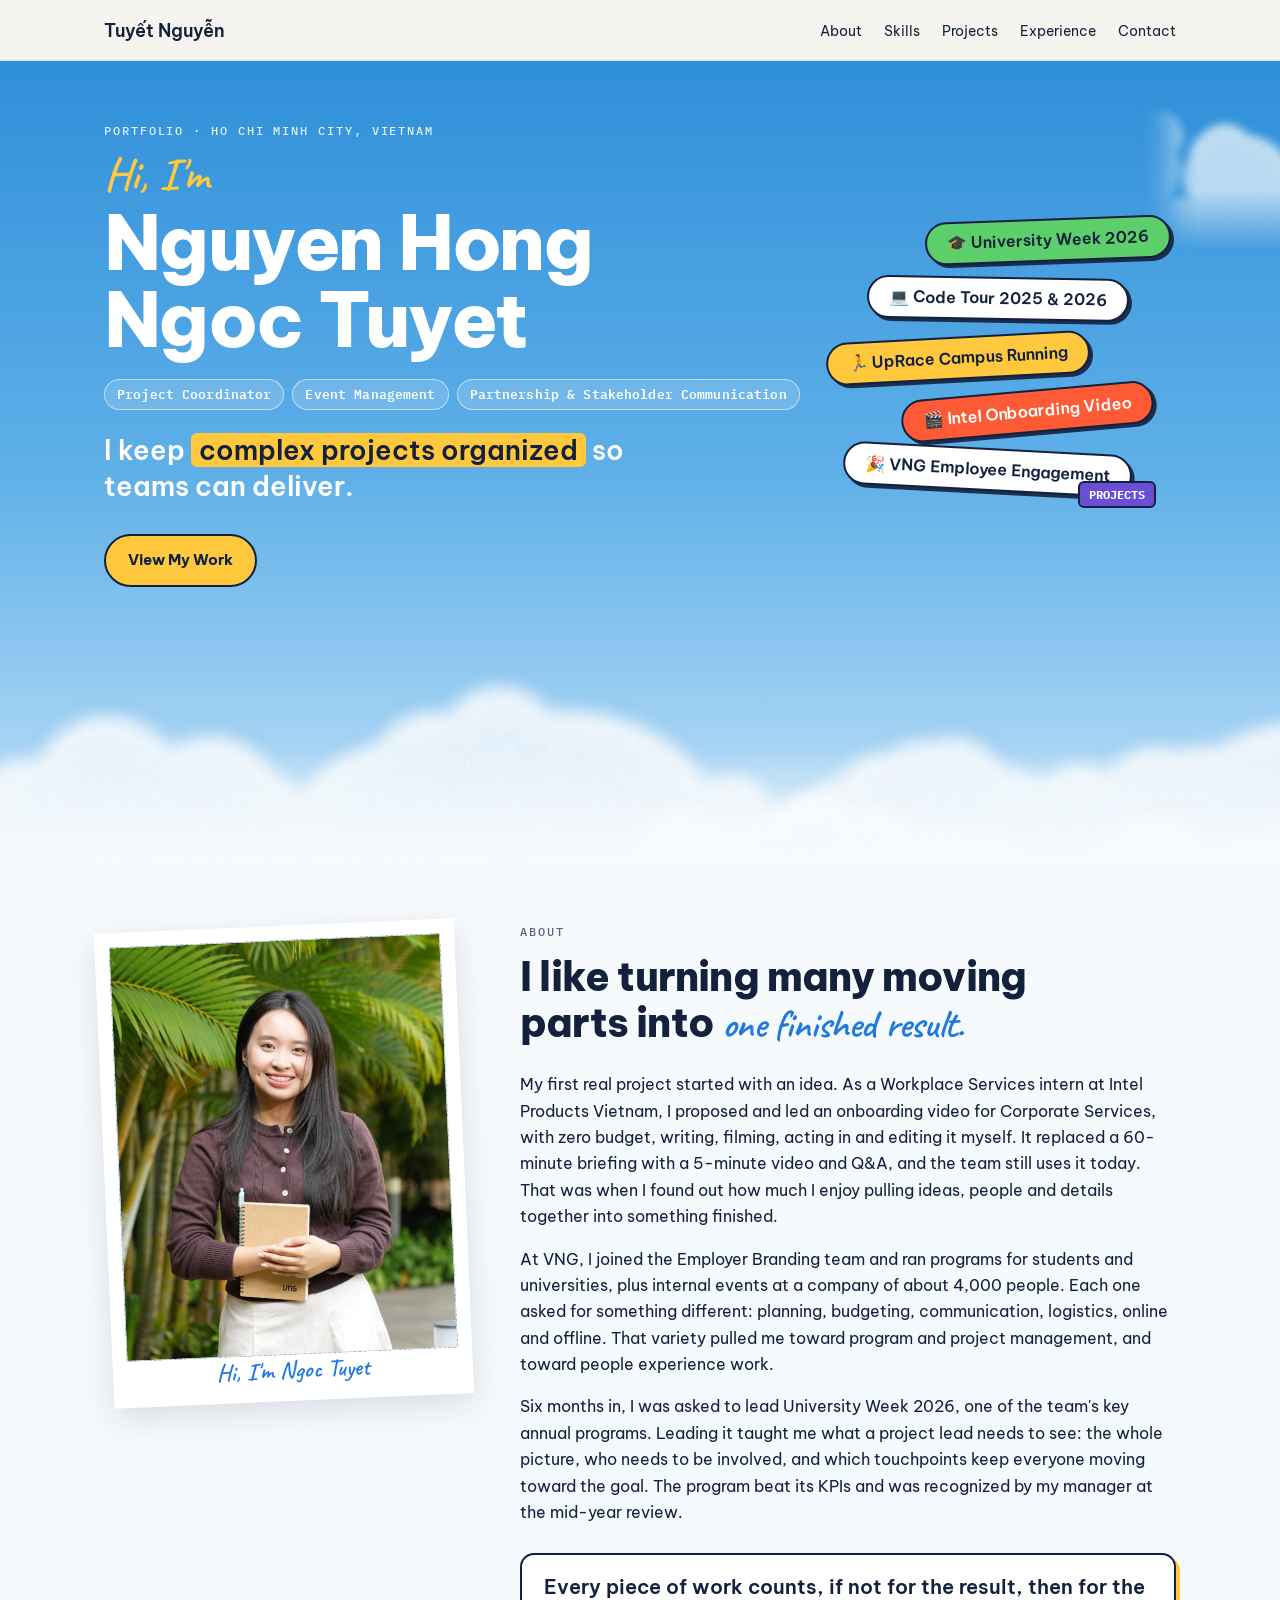
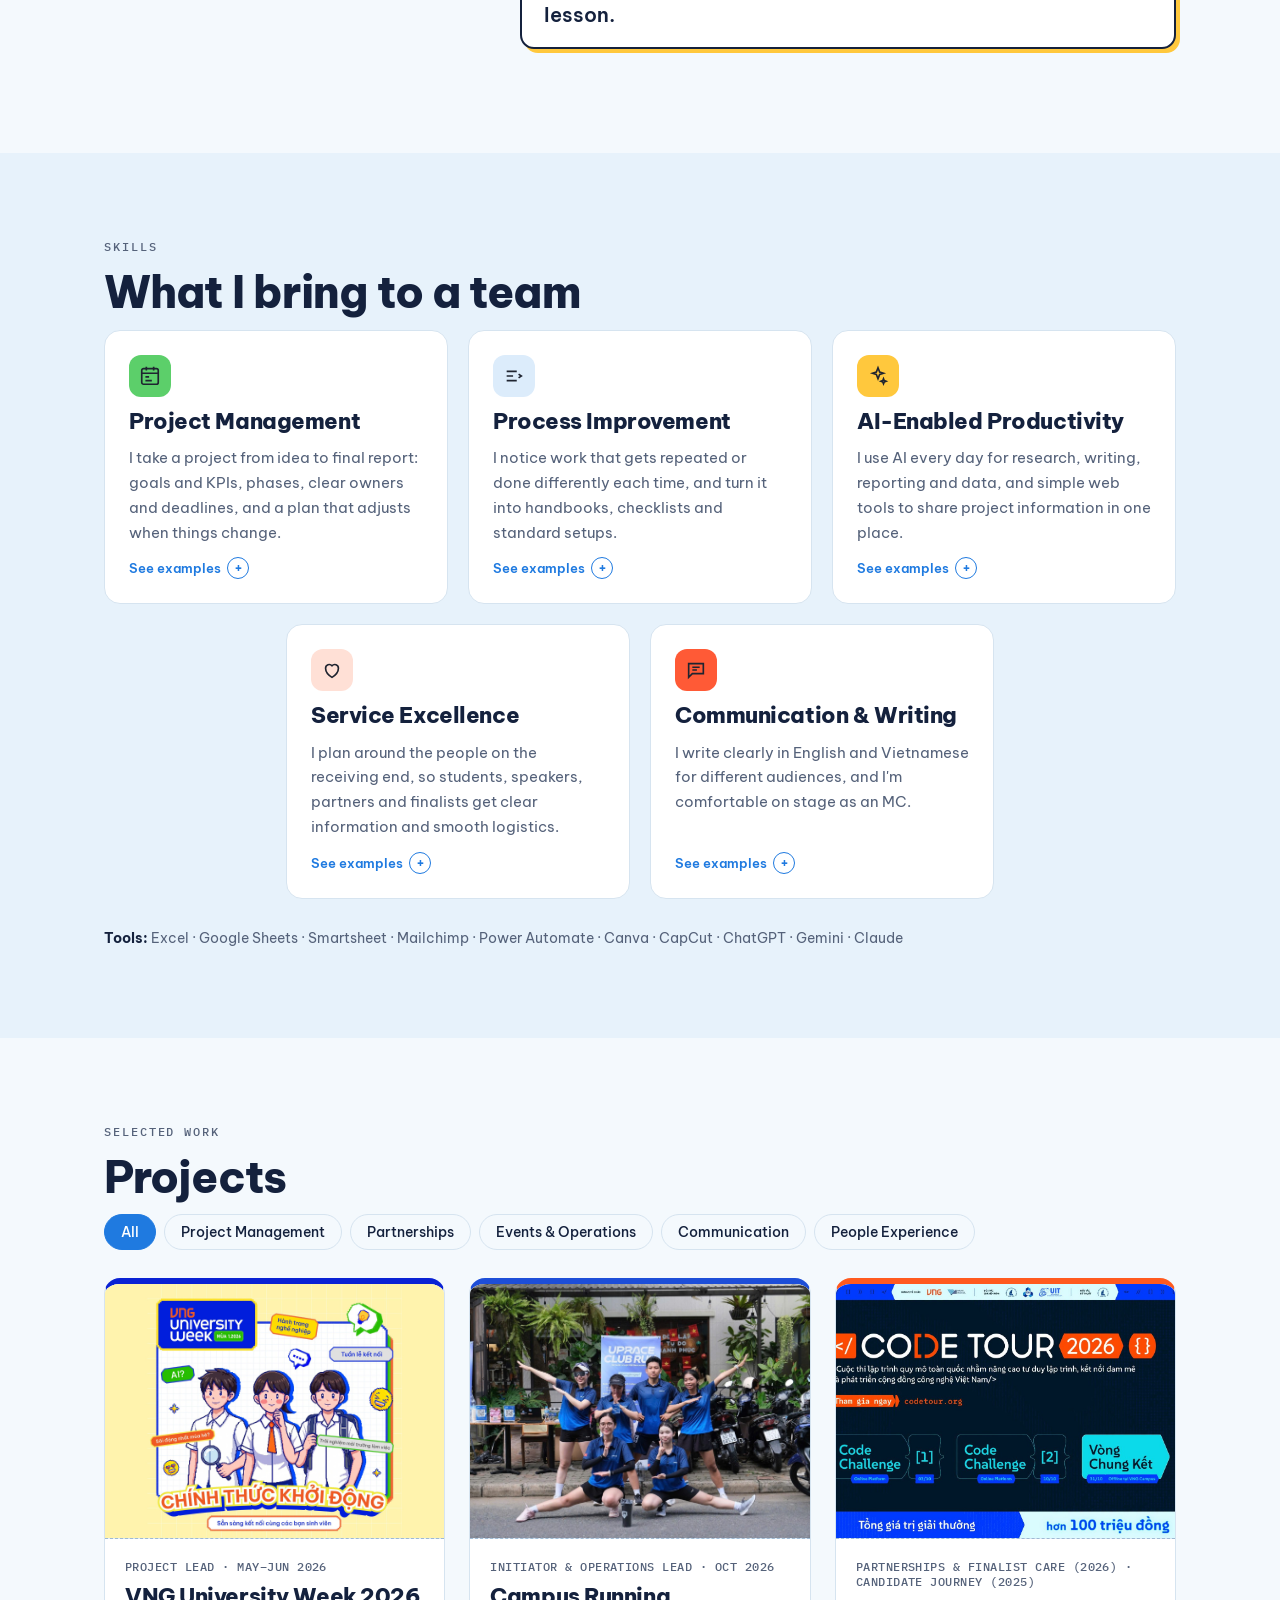
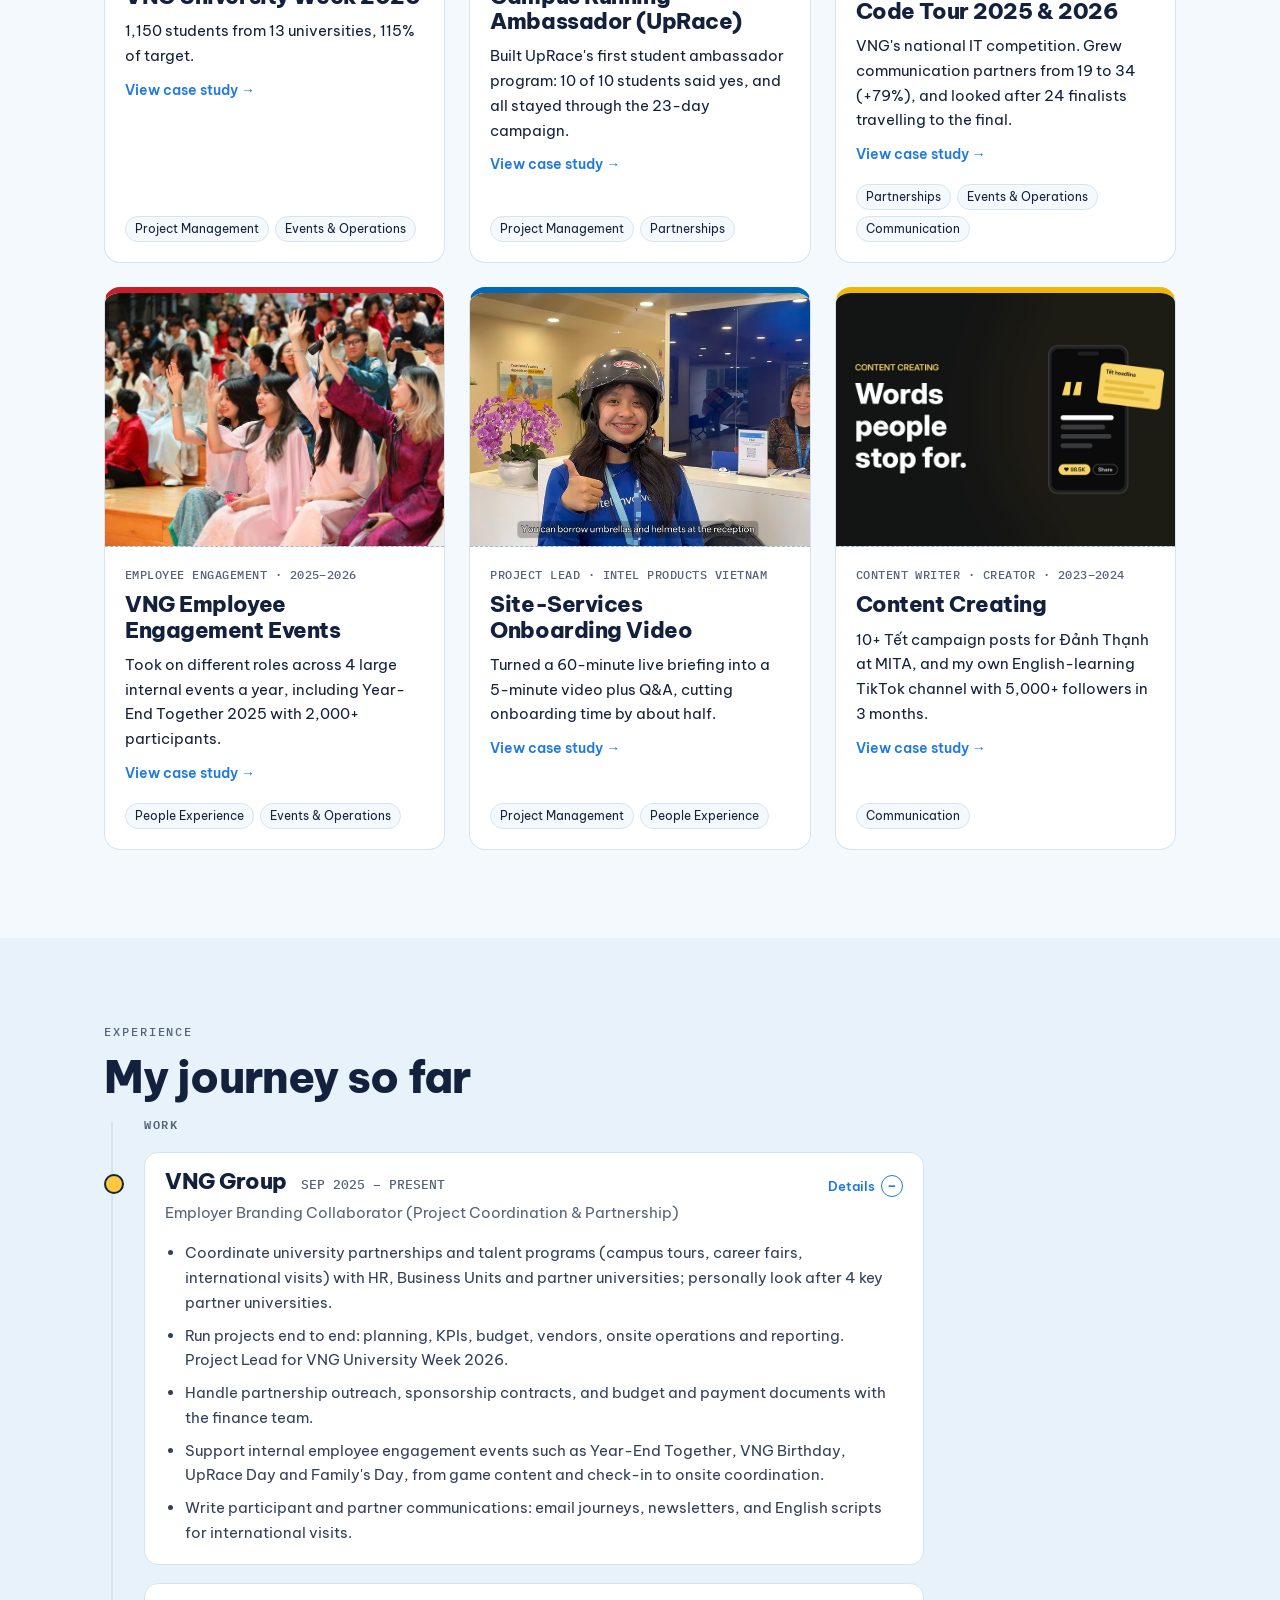
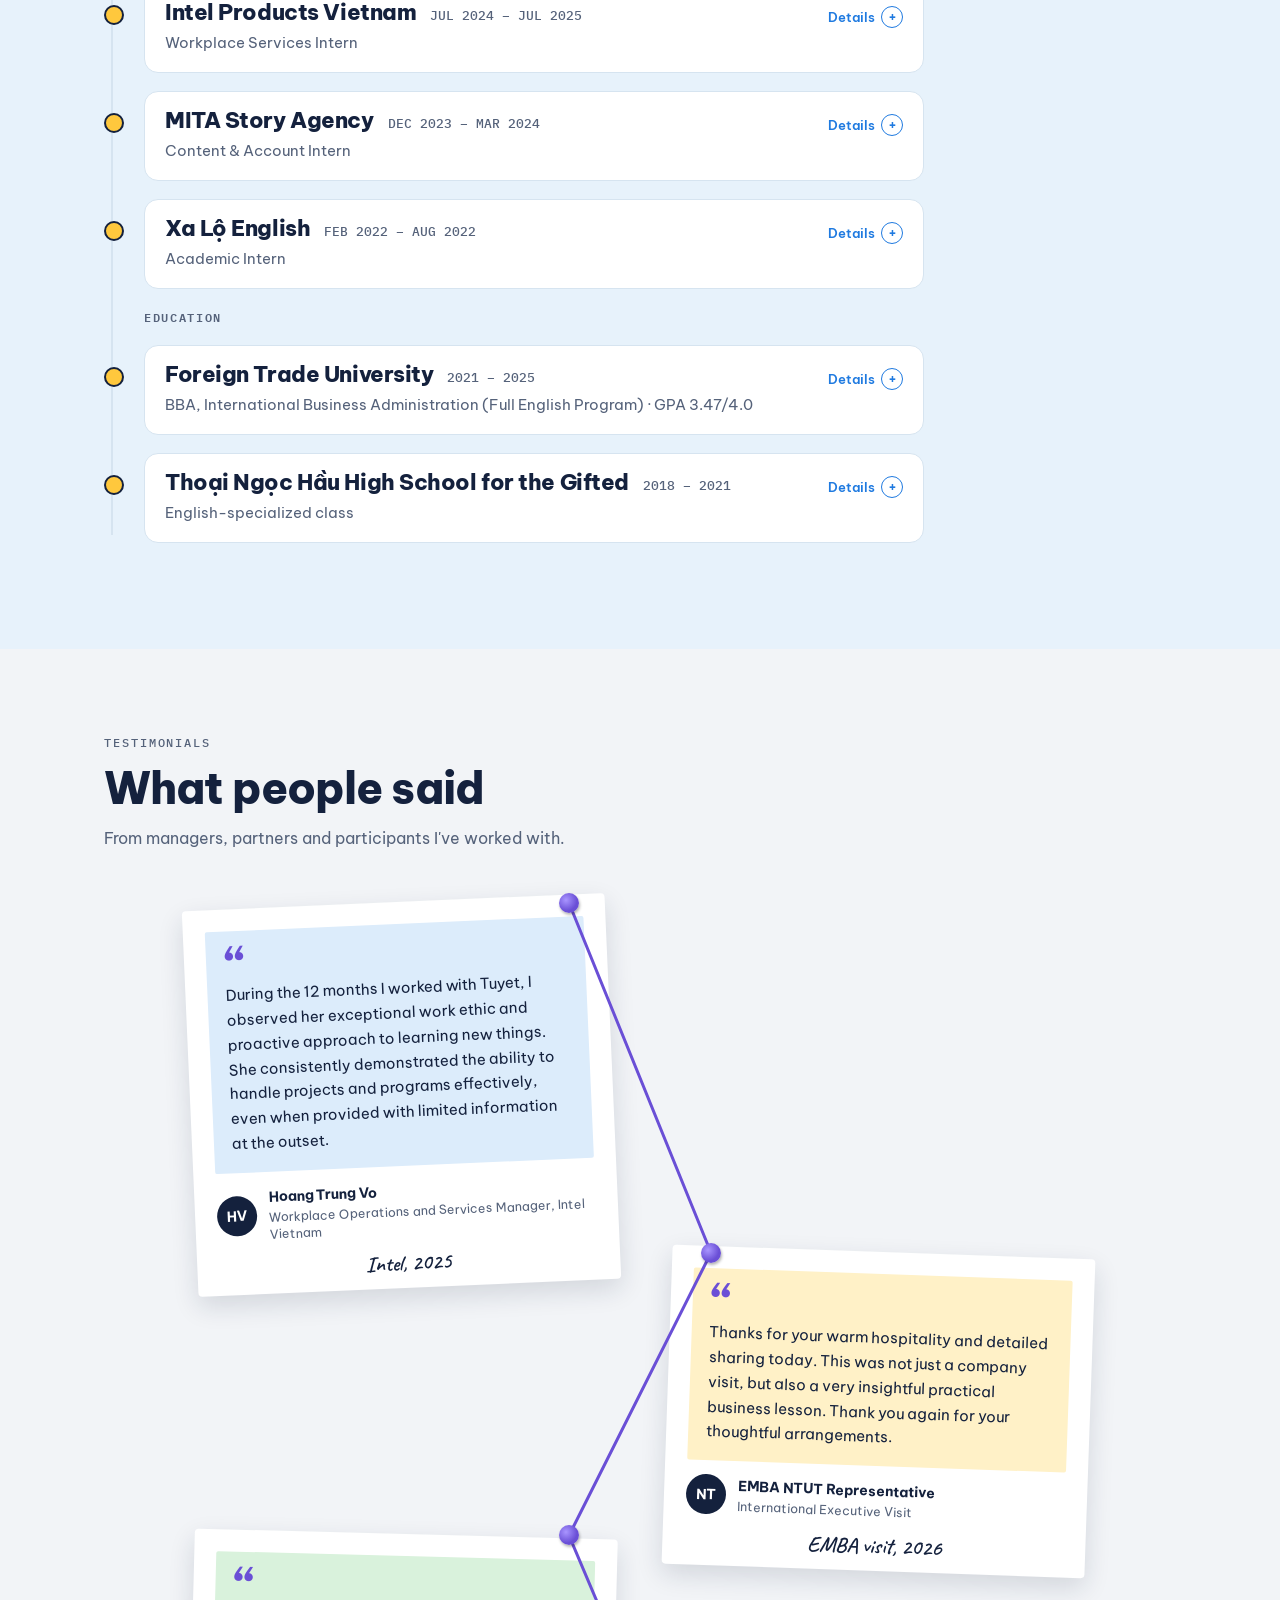
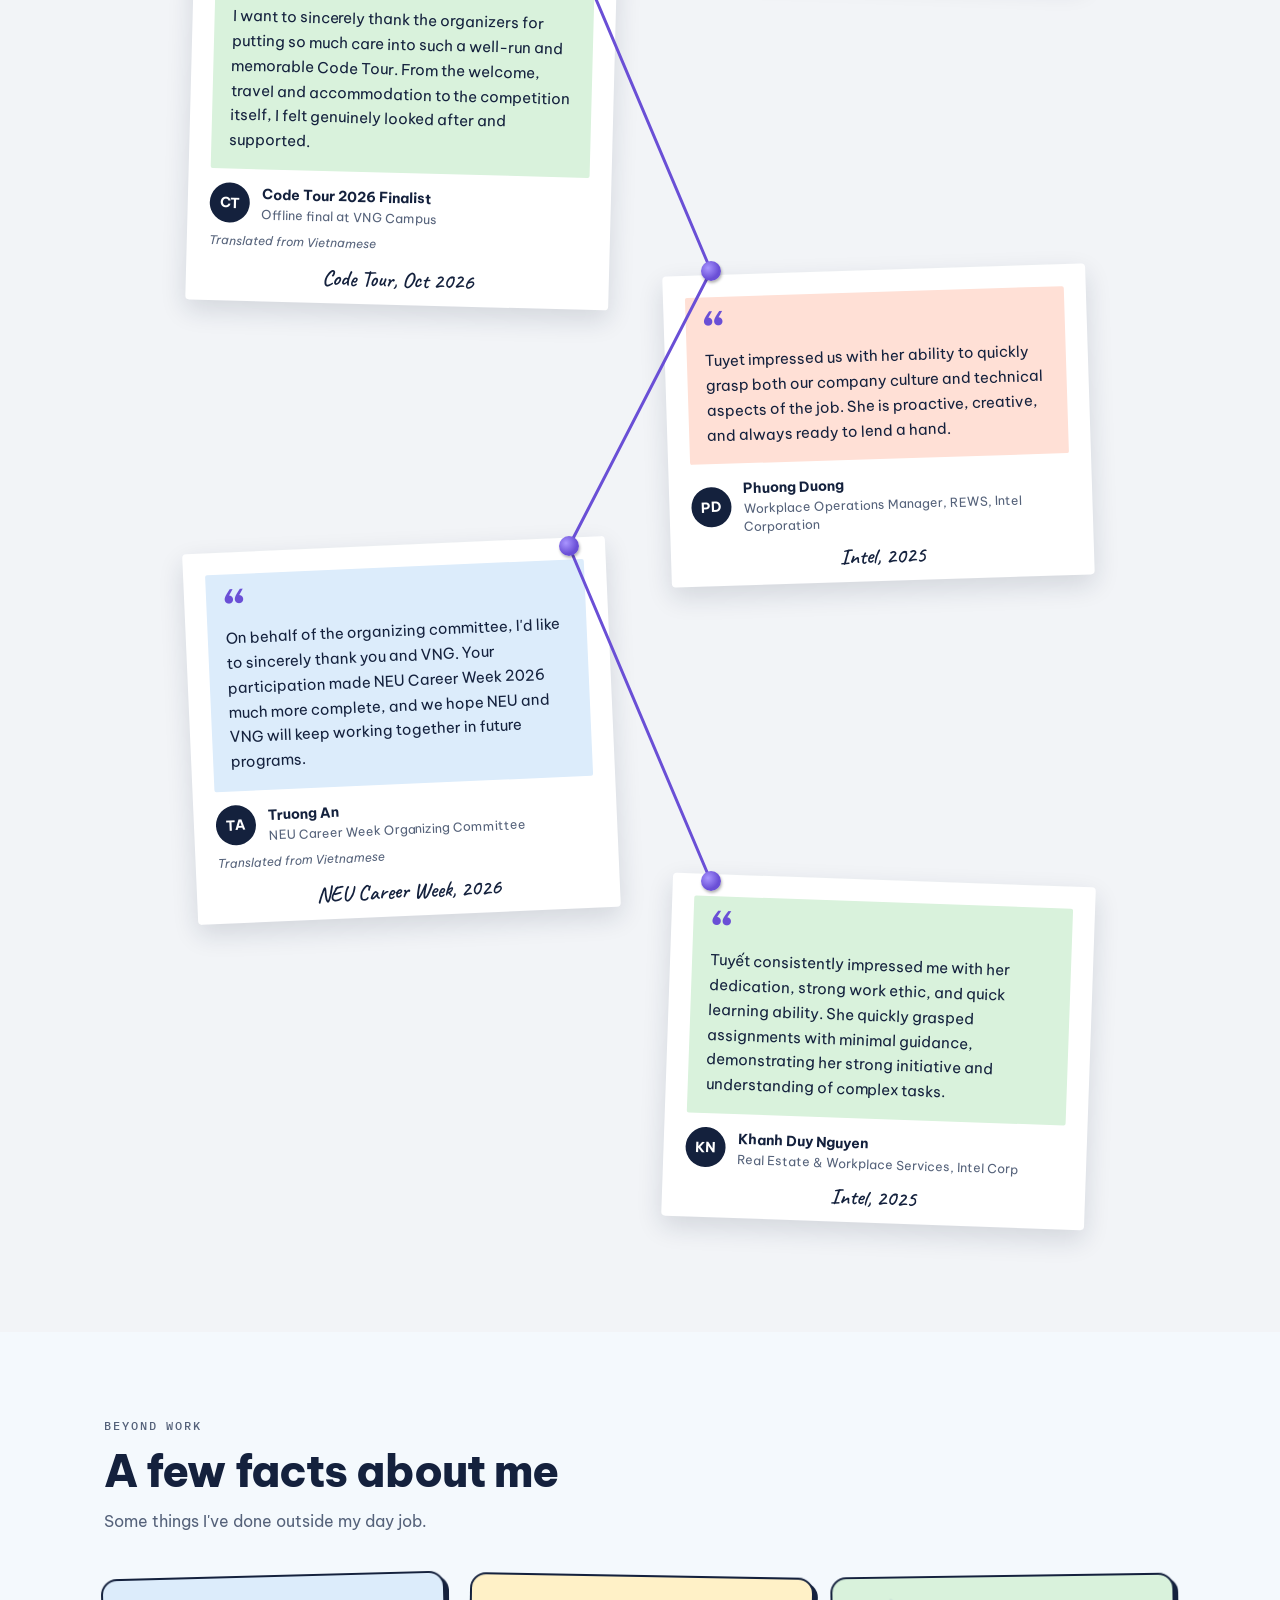
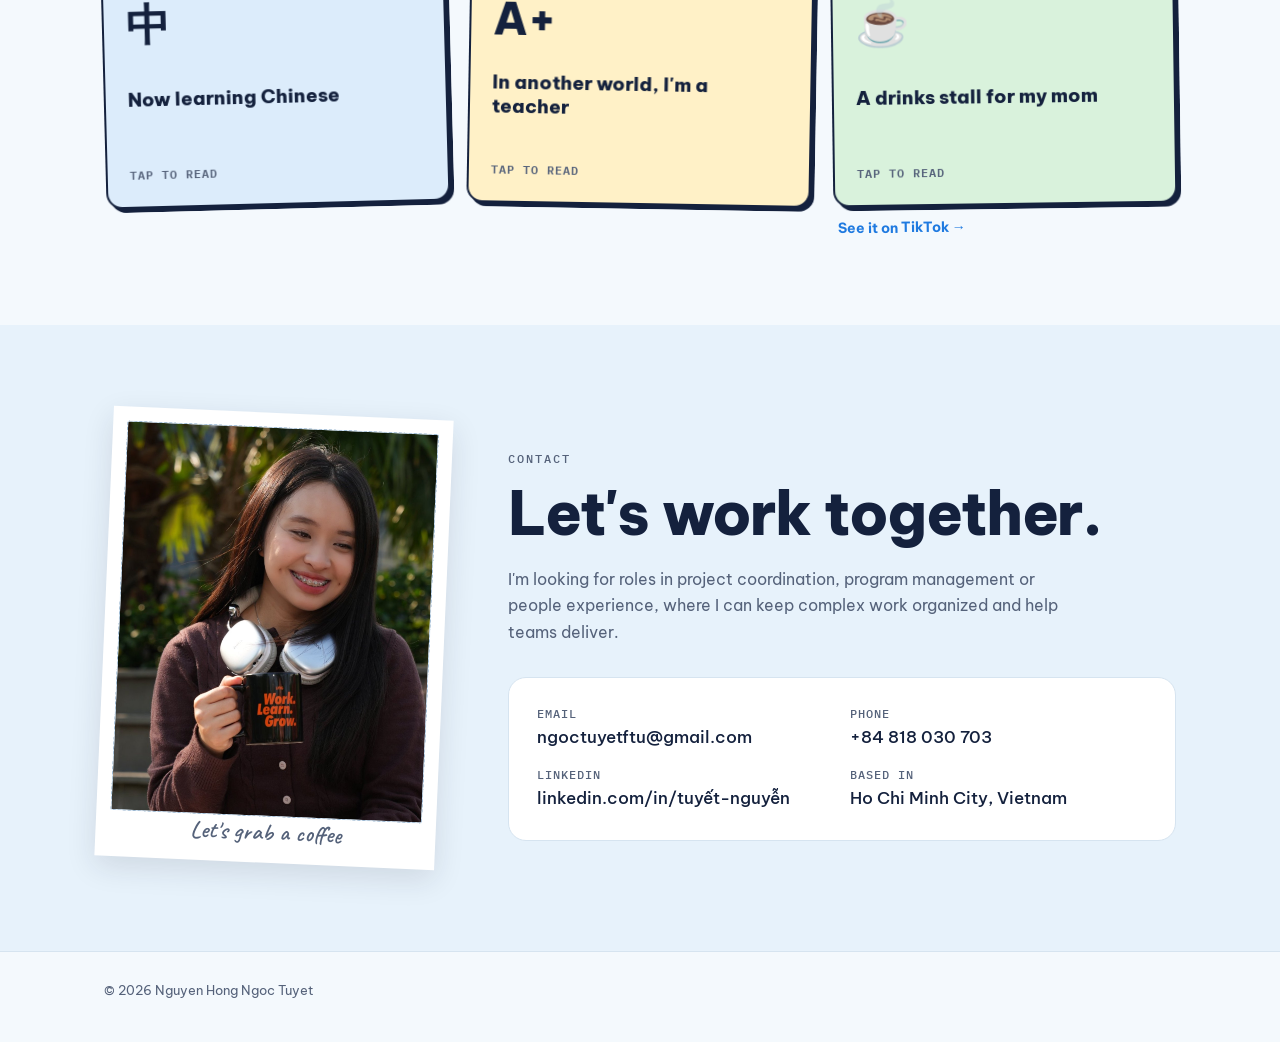
==== index.html @ 8382a3dc "Add files via upload" ====
<!DOCTYPE html>
<html lang="en">
<head>
<meta charset="utf-8">
<meta name="viewport" content="width=device-width, initial-scale=1">
<title>Tuyet Nguyen Portfolio</title>
<meta name="description" content="Portfolio of Nguyen Hong Ngoc Tuyet, Project Coordinator in Ho Chi Minh City: event management, university partnerships and stakeholder communication.">
<link rel="preconnect" href="https://fonts.googleapis.com">
<link rel="preconnect" href="https://fonts.gstatic.com" crossorigin>
<link href="https://fonts.googleapis.com/css2?family=Be+Vietnam+Pro:wght@400;500;600&family=Caveat:wght@600&family=Fraunces:opsz,wght@9..144,400;9..144,500;9..144,600&family=IBM+Plex+Mono:wght@500&display=swap" rel="stylesheet">
<link rel="stylesheet" href="style.css">
</head>
<body class="home">


<nav class="nav" aria-label="Main">
  <div class="wrap">
    <a class="brand" href="#top">Tuyết Nguyễn</a>
    <button class="menu-btn" id="menu-btn" aria-expanded="false" aria-controls="menu">Menu</button>
    <ul id="menu">
      <li><a href="#about">About</a></li>
      <li><a href="#skills">Skills</a></li>
      <li><a href="#projects">Projects</a></li>
      <li><a href="#journey">Experience</a></li>
      <li><a href="#contact">Contact</a></li>
    </ul>
  </div>
</nav>

<header class="hero" id="top">
  <div class="wrap hero-wrap">
    <div class="hero-grid">
      <div>
        <p class="eyebrow">Portfolio · Ho Chi Minh City, Vietnam</p>
        <h1><span class="hand">Hi, I'm</span>Nguyen Hong Ngoc Tuyet</h1>
        <p class="headline"><span>Project Coordinator</span><span>Event Management</span><span>Partnership &amp; Stakeholder Communication</span></p>
        <p class="tagline">I keep <em>complex projects organized</em> so teams can deliver.</p>
        <div class="btns">
          <a class="btn btn-solid" href="#projects">View My Work</a>
        </div>
      </div>
      <div class="stickers" aria-label="Projects I've worked on">
        <span class="spark" style="top:4px;right:18%" aria-hidden="true">✦</span>
        <a class="pill" href="uniweek.html">🎓 University Week 2026</a>
        <a class="pill" href="codetour.html">💻 Code Tour 2025 &amp; 2026</a>
        <a class="pill" href="uprace.html">🏃 UpRace Campus Running</a>
        <a class="pill" href="intel-video.html">🎬 Intel Onboarding Video</a>
        <a class="pill" href="engagement.html">🎉 VNG Employee Engagement</a>
        <span class="badge" style="bottom:-6px;right:6%">PROJECTS</span>
      </div>
    </div>
  </div>
  <div class="sky" aria-hidden="true">
    <img class="puff puff-r" src="images/cloud-puff.webp" alt="">
    <img class="bank bank-back" src="images/clouds-back.webp" alt="">
    <img class="bank bank-front" src="images/clouds-front.webp" alt="">
  </div>
</header>

<section id="about" class="after-sky">
  <div class="wrap about-grid">
    <div class="polaroid">
      <div class="ph"><img src="images/profile.jpg" alt="Portrait of Tuyet" onerror="this.remove()"><span>images/profile.jpg<br>portrait, vertical</span></div>
      <p class="cap hand">Hi, I'm Ngoc Tuyet</p>
    </div>
    <div class="about-copy">
      <p class="eyebrow">About</p>
      <h2>I like turning many moving parts into <span class="hand">one finished result.</span></h2>
      <p>My first real project started with an idea. As a Workplace Services intern at Intel Products Vietnam, I proposed and led an onboarding video for Corporate Services, with zero budget, writing, filming, acting in and editing it myself. It replaced a 60-minute briefing with a 5-minute video and Q&amp;A, and the team still uses it today. That was when I found out how much I enjoy pulling ideas, people and details together into something finished.</p>
      <p>At VNG, I joined the Employer Branding team and ran programs for students and universities, plus internal events at a company of about 4,000 people. Each one asked for something different: planning, budgeting, communication, logistics, online and offline. That variety pulled me toward program and project management, and toward people experience work.</p>
      <p>Six months in, I was asked to lead University Week 2026, one of the team's key annual programs. Leading it taught me what a project lead needs to see: the whole picture, who needs to be involved, and which touchpoints keep everyone moving toward the goal. The program beat its KPIs and was recognized by my manager at the mid-year review.</p>
      <p class="philosophy">Every piece of work counts, if not for the result, then for the lesson.</p>
    </div>
  </div>
</section>

<section id="skills" style="background:#e7f2fb">
  <div class="wrap">
    <p class="eyebrow">Skills</p>
    <h2 class="section-title">What I bring to a team</h2>
    <div class="skills-grid">
      <details class="skill">
        <summary>
          <div class="ic" aria-hidden="true"><svg width="22" height="22" viewBox="0 0 24 24" fill="none" stroke="#1f2430" stroke-width="1.8"><rect x="3" y="4" width="18" height="17" rx="2"/><path d="M3 9h18M8 2v4M16 2v4M7 13h4M7 17h7"/></svg></div>
          <h3>Project Management</h3>
          <p>I take a project from idea to final report: goals and KPIs, phases, clear owners and deadlines, and a plan that adjusts when things change.</p>
          <span class="toggle">See examples</span>
        </summary>
        <ul>
          <li>Led University Week 2026 on a 6-phase roadmap</li>
          <li>Ran Code Tour 2026 partnership outreach and the UpRace Campus Running Ambassador pilot</li>
          <li>Consolidate budgets and payment documents with finance across VNG projects, including sponsorship contracts with partner universities</li>
        </ul>
      </details>
      <details class="skill">
        <summary>
          <div class="ic" aria-hidden="true"><svg width="22" height="22" viewBox="0 0 24 24" fill="none" stroke="#1f2430" stroke-width="1.8"><path d="M4 7h11M4 12h7M4 17h11"/><path d="M17 10l3 2-3 2"/></svg></div>
          <h3>Process Improvement</h3>
          <p>I notice work that gets repeated or done differently each time, and turn it into handbooks, checklists and standard setups.</p>
          <span class="toggle">See examples</span>
        </summary>
        <ul>
          <li>Built the PM Tour Handbook for University Week, now reused in later projects</li>
          <li>Drafted a KPI Dictionary with data owners from 4 Employer Branding teams</li>
          <li>Automated registrations in Smartsheet (Intel) and emails with Power Automate (Code Tour)</li>
        </ul>
      </details>
      <details class="skill">
        <summary>
          <div class="ic" aria-hidden="true"><svg width="22" height="22" viewBox="0 0 24 24" fill="none" stroke="#1f2430" stroke-width="1.8"><path d="M12 3l1.8 4.6L18 9l-4.2 1.4L12 15l-1.8-4.6L6 9l4.2-1.4z"/><path d="M18 15l.8 2 2 .8-2 .8-.8 2-.8-2-2-.8 2-.8z"/></svg></div>
          <h3>AI-Enabled Productivity</h3>
          <p>I use AI every day for research, writing, reporting and data, and simple web tools to share project information in one place.</p>
          <span class="toggle">See examples</span>
        </summary>
        <ul>
          <li>ChatGPT, Gemini, Claude and Claude Code, including post-event data analysis</li>
          <li>Built the University Week landing page and my project reports with HTML on GitHub</li>
          <li>Joined 8+ AI for Professionals sessions at VNG</li>
        </ul>
      </details>
      <details class="skill">
        <summary>
          <div class="ic" aria-hidden="true"><svg width="22" height="22" viewBox="0 0 24 24" fill="none" stroke="#1f2430" stroke-width="1.8"><path d="M12 20s-7-4.4-7-10a4 4 0 017-2.6A4 4 0 0119 10c0 5.6-7 10-7 10z"/></svg></div>
          <h3>Service Excellence</h3>
          <p>I plan around the people on the receiving end, so students, speakers, partners and finalists get clear information and smooth logistics.</p>
          <span class="toggle">See examples</span>
        </summary>
        <ul>
          <li>4.87/5 average satisfaction across 19 programs</li>
          <li>4.91/5 from University Week 2026 speakers</li>
          <li>Looked after 24 Code Tour finalists flying in from outside HCMC</li>
        </ul>
      </details>
      <details class="skill">
        <summary>
          <div class="ic" aria-hidden="true"><svg width="22" height="22" viewBox="0 0 24 24" fill="none" stroke="#1f2430" stroke-width="1.8"><path d="M4 5h16v11H8l-4 4z"/><path d="M8 9h8M8 12h5"/></svg></div>
          <h3>Communication &amp; Writing</h3>
          <p>I write clearly in English and Vietnamese for different audiences, and I'm comfortable on stage as an MC.</p>
          <span class="toggle">See examples</span>
        </summary>
        <ul>
          <li>44-email journey for 2,000+ Code Tour 2025 registrants</li>
          <li>EB Wrap-up Newsletter: 83% open rate across 35 partners and 3 student communities</li>
          <li>English tour and MC scripts for international visits and Quy Nhon University</li>
        </ul>
      </details>
    </div>
    <p class="tools"><b>Tools:</b> Excel · Google Sheets · Smartsheet · Mailchimp · Power Automate · Canva · CapCut · ChatGPT · Gemini · Claude</p>
  </div>
</section>

<section id="projects">
  <div class="wrap">
    <p class="eyebrow">Selected work</p>
    <h2 class="section-title">Projects</h2>
    <div class="filters" role="group" aria-label="Filter projects">
      <button type="button" data-f="all" aria-pressed="true">All</button>
      <button type="button" data-f="pm" aria-pressed="false">Project Management</button>
      <button type="button" data-f="partner" aria-pressed="false">Partnerships</button>
      <button type="button" data-f="ops" aria-pressed="false">Events &amp; Operations</button>
      <button type="button" data-f="comms" aria-pressed="false">Communication</button>
      <button type="button" data-f="px" aria-pressed="false">People Experience</button>
    </div>
    <div class="grid" id="grid">
      <article class="card" data-theme="uniweek" data-c="pm ops">
        <div class="ph"><img src="images/uniweek-thumb.jpg" alt="VNG University Week 2026" onerror="this.remove()"><span>images/uniweek-thumb.jpg</span></div>
        <div class="card-body">
          <p class="role">PROJECT LEAD · MAY–JUN 2026</p>
          <h3>VNG University Week 2026</h3>
          <p class="result">1,150 students from 13 universities, 115% of target.</p>
          <a class="more" href="uniweek.html">View case study →</a>
          <div class="cats"><span>Project Management</span><span>Events &amp; Operations</span></div>
        </div>
      </article>
      <article class="card" data-theme="uprace" data-c="pm partner">
        <div class="ph"><img src="images/uprace-thumb.jpg" alt="UpRace Campus Running Ambassador" onerror="this.remove()"><span>images/uprace-thumb.jpg</span></div>
        <div class="card-body">
          <p class="role">INITIATOR &amp; OPERATIONS LEAD · OCT 2026</p>
          <h3>Campus Running Ambassador (UpRace)</h3>
          <p class="result">Built UpRace's first student ambassador program: 10 of 10 students said yes, and all stayed through the 23-day campaign.</p>
          <a class="more" href="uprace.html">View case study →</a>
          <div class="cats"><span>Project Management</span><span>Partnerships</span></div>
        </div>
      </article>
      <article class="card" data-theme="codetour" data-c="partner ops comms">
        <div class="ph"><img src="images/codetour-thumb.jpg" alt="Code Tour" onerror="this.remove()"><span>images/codetour-thumb.jpg</span></div>
        <div class="card-body">
          <p class="role">PARTNERSHIPS &amp; FINALIST CARE (2026) · CANDIDATE JOURNEY (2025)</p>
          <h3>Code Tour 2025 &amp; 2026</h3>
          <p class="result">VNG's national IT competition. Grew communication partners from 19 to 34 (+79%), and looked after 24 finalists travelling to the final.</p>
          <a class="more" href="codetour.html">View case study →</a>
          <div class="cats"><span>Partnerships</span><span>Events &amp; Operations</span><span>Communication</span></div>
        </div>
      </article>
      <article class="card" data-theme="engagement" data-c="px ops">
        <div class="ph"><img src="images/engagement-thumb.jpg" alt="VNG employee engagement events" onerror="this.remove()"><span>images/engagement-thumb.jpg</span></div>
        <div class="card-body">
          <p class="role">EMPLOYEE ENGAGEMENT · 2025–2026</p>
          <h3>VNG Employee Engagement Events</h3>
          <p class="result">Took on different roles across 4 large internal events a year, including Year-End Together 2025 with 2,000+ participants.</p>
          <a class="more" href="engagement.html">View case study →</a>
          <div class="cats"><span>People Experience</span><span>Events &amp; Operations</span></div>
        </div>
      </article>
      <article class="card" data-theme="intel" data-c="pm comms px">
        <div class="ph"><img src="images/intel-thumb.jpg" alt="Intel onboarding video" onerror="this.remove()"><span>images/intel-thumb.jpg</span></div>
        <div class="card-body">
          <p class="role">PROJECT LEAD · INTEL PRODUCTS VIETNAM</p>
          <h3>Site-Services Onboarding Video</h3>
          <p class="result">Turned a 60-minute live briefing into a 5-minute video plus Q&amp;A, cutting onboarding time by about half.</p>
          <a class="more" href="intel-video.html">View case study →</a>
          <div class="cats"><span>Project Management</span><span>People Experience</span></div>
        </div>
      </article>
      <article class="card" data-theme="content" data-c="comms">
        <div class="ph"><img src="images/content-thumb.jpg" alt="Content creating: Tết campaign posts and TikTok posts" onerror="this.remove()"><span>images/content-thumb.jpg</span></div>
        <div class="card-body">
          <p class="role">CONTENT WRITER · CREATOR · 2023–2024</p>
          <h3>Content Creating</h3>
          <p class="result">10+ Tết campaign posts for Đảnh Thạnh at MITA, and my own English-learning TikTok channel with 5,000+ followers in 3 months.</p>
          <a class="more" href="content.html">View case study →</a>
          <div class="cats"><span>Communication</span></div>
        </div>
      </article>
    </div>
  </div>
</section>

<section id="journey" style="background:#e7f2fb">
  <div class="wrap">
    <p class="eyebrow">Experience</p>
    <h2 class="section-title">My journey so far</h2>
    <div class="timeline">
      <p class="tl-label">Work</p>
      <div class="org">
        <details open>
          <summary><span class="org-head"><h3>VNG Group</h3><span class="when">SEP 2025 – PRESENT</span><span class="title">Employer Branding Collaborator (Project Coordination &amp; Partnership)</span></span><span class="toggle">Details</span></summary>
          <ul class="duties"><li>Coordinate university partnerships and talent programs (campus tours, career fairs, international visits) with HR, Business Units and partner universities; personally look after 4 key partner universities.</li><li>Run projects end to end: planning, KPIs, budget, vendors, onsite operations and reporting. Project Lead for VNG University Week 2026.</li><li>Handle partnership outreach, sponsorship contracts, and budget and payment documents with the finance team.</li><li>Support internal employee engagement events such as Year-End Together, VNG Birthday, UpRace Day and Family's Day, from game content and check-in to onsite coordination.</li><li>Write participant and partner communications: email journeys, newsletters, and English scripts for international visits.</li></ul>
        </details>
      </div>
      <div class="org">
        <details>
          <summary><span class="org-head"><h3>Intel Products Vietnam</h3><span class="when">JUL 2024 – JUL 2025</span><span class="title">Workplace Services Intern</span></span><span class="toggle">Details</span></summary>
          <ul class="duties"><li>Supported corporate services operations: internal communications, employee services and administrative coordination.</li><li>Initiated and led the site-services onboarding video and the 24-page Intel Site Guide 2025 redesign.</li><li>Created 20+ communication materials and automated Smartsheet registrations and dashboards.</li></ul>
        </details>
      </div>
      <div class="org">
        <details>
          <summary><span class="org-head"><h3>MITA Story Agency</h3><span class="when">DEC 2023 – MAR 2024</span><span class="title">Content &amp; Account Intern</span></span><span class="toggle">Details</span></summary>
          <ul class="duties"><li>Supported client coordination and campaign execution, adapting communication materials in Vietnamese and English.</li><li>Wrote social media content that contributed to 20,000+ interactions across client campaigns.</li></ul>
        </details>
      </div>
      <div class="org">
        <details>
          <summary><span class="org-head"><h3>Xa Lộ English</h3><span class="when">FEB 2022 – AUG 2022</span><span class="title">Academic Intern</span></span><span class="toggle">Details</span></summary>
          <ul class="duties"><li>Monitored teaching quality and analyzed performance data to give structured feedback to internal teams.</li><li>Researched teaching strategies and organized 200+ learning resources.</li></ul>
        </details>
      </div>
      <p class="tl-label">Education</p>
      <div class="org">
        <details>
          <summary><span class="org-head"><h3>Foreign Trade University</h3><span class="when">2021 – 2025</span><span class="title">BBA, International Business Administration (Full English Program) · GPA 3.47/4.0</span></span><span class="toggle">Details</span></summary>
          <ul class="duties"><li>University entrance score: 27.95. Scored 9.5/10 in Literature, in the top 0.1% nationwide.</li><li>Second Place, FTU Hanoi &amp; HCMC Scientific Research Competition (2023).</li></ul>
        </details>
      </div>
      <div class="org">
        <details>
          <summary><span class="org-head"><h3>Thoại Ngọc Hầu High School for the Gifted</h3><span class="when">2018 – 2021</span><span class="title">English-specialized class</span></span><span class="toggle">Details</span></summary>
          <ul class="duties"><li>Studied in the English-specialized class; IELTS 7.0 (2021).</li></ul>
        </details>
      </div>
    </div>
  </div>
</section>

<section class="quotes" id="testimonials" style="background:#f2f4f7">
    <div class="wrap">
    <p class="eyebrow">Testimonials</p>
    <h2 class="section-title">What people said</h2>
    <p class="section-lead">From managers, partners and participants I've worked with.</p>
    <div class="board" id="board">
      <svg class="string" aria-hidden="true"><polyline id="string-line" points=""/></svg>
      <div class="slot">
        <span class="pinhead" aria-hidden="true"></span>
        <figure class="q">
          <div class="inner"><blockquote>During the 12 months I worked with Tuyet, I observed her exceptional work ethic and proactive approach to learning new things. She consistently demonstrated the ability to handle projects and programs effectively, even when provided with limited information at the outset.</blockquote></div>
          <figcaption class="who"><span class="avatar">HV</span><span><b>Hoang Trung Vo</b><small>Workplace Operations and Services Manager, Intel Vietnam</small></span></figcaption>
          
          <p class="caption">Intel, 2025</p>
        </figure>
      </div>
      <div class="slot">
        <span class="pinhead" aria-hidden="true"></span>
        <figure class="q">
          <div class="inner"><blockquote>Thanks for your warm hospitality and detailed sharing today. This was not just a company visit, but also a very insightful practical business lesson. Thank you again for your thoughtful arrangements.</blockquote></div>
          <figcaption class="who"><span class="avatar">NT</span><span><b>EMBA NTUT Representative</b><small>International Executive Visit</small></span></figcaption>
          
          <p class="caption">EMBA visit, 2026</p>
        </figure>
      </div>
      <div class="slot">
        <span class="pinhead" aria-hidden="true"></span>
        <figure class="q">
          <div class="inner"><blockquote>I want to sincerely thank the organizers for putting so much care into such a well-run and memorable Code Tour. From the welcome, travel and accommodation to the competition itself, I felt genuinely looked after and supported.</blockquote></div>
          <figcaption class="who"><span class="avatar">CT</span><span><b>Code Tour 2026 Finalist</b><small>Offline final at VNG Campus</small></span></figcaption>
          <p class="note">Translated from Vietnamese</p>
          <p class="caption">Code Tour, Oct 2026</p>
        </figure>
      </div>
      <div class="slot">
        <span class="pinhead" aria-hidden="true"></span>
        <figure class="q">
          <div class="inner"><blockquote>Tuyet impressed us with her ability to quickly grasp both our company culture and technical aspects of the job. She is proactive, creative, and always ready to lend a hand.</blockquote></div>
          <figcaption class="who"><span class="avatar">PD</span><span><b>Phuong Duong</b><small>Workplace Operations Manager, REWS, Intel Corporation</small></span></figcaption>
          
          <p class="caption">Intel, 2025</p>
        </figure>
        
      </div>
      <div class="slot">
        <span class="pinhead" aria-hidden="true"></span>
        <figure class="q">
          <div class="inner"><blockquote>On behalf of the organizing committee, I'd like to sincerely thank you and VNG. Your participation made NEU Career Week 2026 much more complete, and we hope NEU and VNG will keep working together in future programs.</blockquote></div>
          <figcaption class="who"><span class="avatar">TA</span><span><b>Truong An</b><small>NEU Career Week Organizing Committee</small></span></figcaption>
          <p class="note">Translated from Vietnamese</p>
          <p class="caption">NEU Career Week, 2026</p>
        </figure>
      </div>
      <div class="slot">
        <span class="pinhead" aria-hidden="true"></span>
        <figure class="q">
          <div class="inner"><blockquote>Tuyết consistently impressed me with her dedication, strong work ethic, and quick learning ability. She quickly grasped assignments with minimal guidance, demonstrating her strong initiative and understanding of complex tasks.</blockquote></div>
          <figcaption class="who"><span class="avatar">KN</span><span><b>Khanh Duy Nguyen</b><small>Real Estate &amp; Workplace Services, Intel Corp</small></span></figcaption>
          
          <p class="caption">Intel, 2025</p>
        </figure>
        
      </div>
    </div>
  </div>
</section>

<section id="facts">
  <div class="wrap">
    <p class="eyebrow">Beyond work</p>
    <h2 class="section-title">A few facts about me</h2>
    <p class="section-lead">Some things I've done outside my day job.</p>
    <ul class="facts">
      <li class="flip">
        <button class="flip-inner" type="button" aria-expanded="false" aria-controls="fact-0">
          <span class="face front"><span class="fact-ic" aria-hidden="true">中</span><b>Now learning Chinese</b><small>Tap to read</small></span>
          <span class="face back" id="fact-0"><b>Now learning Chinese</b><span>I'm learning Chinese and just finished an HSK3 course. It's honestly hard, but it's also really interesting.</span></span>
        </button>
        
      </li>
      <li class="flip">
        <button class="flip-inner" type="button" aria-expanded="false" aria-controls="fact-1">
          <span class="face front"><span class="fact-ic" aria-hidden="true">A+</span><b>In another world, I'm a teacher</b><small>Tap to read</small></span>
          <span class="face back" id="fact-1"><b>In another world, I'm a teacher</b><span>At Pacific Links English Day, I spoke to 40 students aged 14–18 about what they need to prepare for university in the AI era.</span></span>
        </button>
        
      </li>
      <li class="flip">
        <button class="flip-inner" type="button" aria-expanded="false" aria-controls="fact-2">
          <span class="face front"><span class="fact-ic" aria-hidden="true">☕</span><b>A drinks stall for my mom</b><small>Tap to read</small></span>
          <span class="face back" id="fact-2"><b>A drinks stall for my mom</b><span>Because I love hands-on work, I set up a small drinks stall for my mom and got it up and running.</span></span>
        </button>
        <a class="fact-link" href="https://www.tiktok.com/@bacxiuquynhgiao/video/7518297441737641224">See it on TikTok →</a>
      </li>
    </ul>
  </div>
</section>

<section class="contact" id="contact" style="background:#e7f2fb">
  <div class="wrap contact-grid">
    <div class="polaroid contact-photo">
      <div class="ph"><img src="images/contact.jpg" alt="Tuyet smiling with a Work. Learn. Grow. mug" onerror="this.remove()"><span>images/contact.jpg</span></div>
      <p class="cap hand">Let's grab a coffee</p>
    </div>
    <div>
      <p class="eyebrow">Contact</p>
      <h2>Let's work together.</h2>
      <p>I'm looking for roles in project coordination, program management or people experience, where I can keep complex work organized and help teams deliver.</p>

      <div class="contact-card">
      <div><small>Email</small><a href="mailto:ngoctuyetftu@gmail.com">ngoctuyetftu@gmail.com</a></div>
      <div><small>Phone</small><a href="tel:+84818030703">+84 818 030 703</a></div>
      <div><small>LinkedIn</small><a href="https://www.linkedin.com/in/tuy%E1%BA%BFt-nguy%E1%BB%85n-3ab452274">linkedin.com/in/tuyết-nguyễn</a></div>
      <div><small>Based in</small><span>Ho Chi Minh City, Vietnam</span></div>
    </div>
    </div>
  </div>
</section>

<footer><div class="wrap">© 2026 Nguyen Hong Ngoc Tuyet</div></footer>

<script>
  const btn = document.getElementById('menu-btn'), menu = document.getElementById('menu');
  btn.addEventListener('click', () => {
    const open = menu.classList.toggle('open');
    btn.setAttribute('aria-expanded', open);
  });
  menu.addEventListener('click', e => { if (e.target.tagName === 'A') { menu.classList.remove('open'); btn.setAttribute('aria-expanded', false); } });
  const filters = document.querySelectorAll('.filters button');
  filters.forEach(b => b.addEventListener('click', () => {
    filters.forEach(x => x.setAttribute('aria-pressed', x === b));
    const f = b.dataset.f;
    document.querySelectorAll('#grid .card').forEach(c => { c.hidden = f !== 'all' && !c.dataset.c.split(' ').includes(f); });
  }));
  function drawString() {
    const board = document.getElementById('board'), line = document.getElementById('string-line');
    const box = board.getBoundingClientRect();
    const pts = [...board.querySelectorAll('.pinhead')].map(p => {
      const r = p.getBoundingClientRect();
      return `${r.left - box.left + r.width / 2},${r.top - box.top + r.height / 2}`;
    });
    line.setAttribute('points', pts.join(' '));
  }
  drawString();
  window.addEventListener('resize', drawString);
  window.addEventListener('load', drawString);
  if (document.fonts) document.fonts.ready.then(drawString);
</script>
<script src="site.js" defer></script>
</body>
</html>
---- style.css ----
/* Layout idea: a bright sky-blue opener with sticker-style pills, light airy sections below,
   and testimonials pinned as polaroids joined by a string. Single light theme by choice. */
:root {
  --paper: #f4f9fd;
  --card: #ffffff;
  --ink: #14213d;
  --muted: #55627a;
  --line: #d6e4f0;
  --blue: #1f7ae0;
  --sky-top: #2f8fd9;
  --sky-low: #a9d6f5;
  --sun: #ffc83d;
  --grass: #5ccf6a;
  --coral: #ff5a36;
  --cream: #fde8d8;
  --pin: #6a4fd6;
  --sage: #d9f2dc;
  --sky: #dcecfb;
  --teal: #fff1c7;
  --butter: #ffe0d6;
  --display: "Be Vietnam Pro", "Segoe UI", Roboto, Arial, sans-serif;
  --body: "Be Vietnam Pro", "Segoe UI", Roboto, Arial, sans-serif;
  --hand: "Caveat", "Segoe Print", cursive;
  --mono: "IBM Plex Mono", ui-monospace, Menlo, monospace;
  --wrap: 1120px;
  color-scheme: light;
}

* { box-sizing: border-box; }
html { scroll-behavior: smooth; }
@media (prefers-reduced-motion: reduce) {
  html { scroll-behavior: auto; }
  *, *::before, *::after { animation: none !important; transition: none !important; }
}
body {
  margin: 0;
  background: var(--paper);
  color: var(--ink);
  font: 16px/1.65 var(--body);
}
img { max-width: 100%; display: block; }
a { color: var(--blue); }
a:focus-visible, button:focus-visible { outline: 3px solid var(--blue); outline-offset: 3px; border-radius: 6px; }
h1, h2, h3 { font-family: var(--display); font-weight: 800; letter-spacing: -.02em; line-height: 1.15; text-wrap: balance; margin: 0; }
p { margin: 0; }
.wrap { max-width: var(--wrap); margin: 0 auto; padding: 0 24px; }
section { padding: 88px 0; }
.eyebrow { font: 500 12px/1 var(--mono); letter-spacing: .16em; text-transform: uppercase; color: var(--muted); margin-bottom: 14px; }
.hand { font-family: var(--hand); color: var(--blue); font-weight: 600; }
.tag { display: inline-block; font: 500 12px/1.4 var(--mono); background: var(--ink); color: var(--paper); padding: 2px 7px; border-radius: 3px; }
.section-title { font-size: clamp(30px, 4vw, 44px); margin-bottom: 12px; }
.section-lead { color: var(--muted); max-width: 62ch; margin-bottom: 40px; }

/* Draft helpers: remove when final */
.draft-bar { background: var(--ink); color: var(--paper); font-size: 13px; padding: 10px 0; }
.draft-bar .wrap { display: flex; flex-wrap: wrap; gap: 6px 18px; align-items: center; }
.tbc { background: #ffe9a8; color: inherit; border-bottom: 2px dashed #c79a00; padding: 0 3px; border-radius: 2px; cursor: help; }
.ph { position: relative; background: repeating-linear-gradient(135deg, #e3eef8 0 12px, #d6e6f4 12px 24px); border: 1.5px dashed #9fbad3; border-radius: 10px; overflow: hidden; display: grid; place-items: center; text-align: center; color: var(--muted); font: 500 12px/1.4 var(--mono); padding: 12px; }
.ph img { position: absolute; inset: 0; width: 100%; height: 100%; object-fit: cover; }
.ph span { max-width: 22ch; }

/* Nav */
.nav { position: sticky; top: 0; z-index: 10; background: rgba(246, 244, 238, .92); backdrop-filter: blur(6px); border-bottom: 1px solid var(--line); }
.nav .wrap { display: flex; align-items: center; justify-content: space-between; gap: 16px; height: 60px; }
.nav .brand { font: 600 18px var(--display); color: var(--ink); text-decoration: none; }
.nav ul { list-style: none; display: flex; gap: 22px; margin: 0; padding: 0; }
.nav ul a { color: var(--ink); text-decoration: none; font-size: 14px; }
.nav ul a:hover { color: var(--blue); }
.menu-btn { display: none; background: none; border: 1px solid var(--line); border-radius: 8px; padding: 6px 10px; font: inherit; color: var(--ink); cursor: pointer; }

/* Hero: sky */
.hero { padding: 64px 0 72px; background: linear-gradient(180deg, var(--sky-top) 0%, #5fb0e8 55%, var(--sky-low) 100%); color: #fff; overflow: hidden; }
.hero-grid { display: grid; grid-template-columns: 1.25fr 1fr; gap: 40px; align-items: center; }
.hero .eyebrow { color: rgba(255,255,255,.85); }
.hero h1 { font-size: clamp(38px, 6.4vw, 76px); line-height: 1.02; }
.hero h1 .hand { font-size: .6em; display: block; margin-bottom: 6px; color: var(--sun); font-weight: 600; letter-spacing: 0; }
.hero .headline { font: 500 clamp(14px, 1.5vw, 16px)/1.5 var(--mono); color: rgba(255,255,255,.92); margin-top: 18px; }
.hero .tagline { font: 600 clamp(20px, 2.6vw, 27px)/1.35 var(--display); margin-top: 22px; max-width: 30ch; animation: fadein .9s ease-out both; }
.hero .tagline em { font-style: normal; background: var(--sun); color: var(--ink); padding: 0 8px; border-radius: 6px; }
@keyframes fadein { from { opacity: 0; transform: translateY(6px); } to { opacity: 1; transform: none; } }
.btns { display: flex; flex-wrap: wrap; gap: 12px; margin-top: 30px; }
.btn { display: inline-flex; align-items: center; gap: 8px; padding: 12px 22px; border-radius: 999px; font-weight: 700; font-size: 15px; text-decoration: none; border: 2px solid var(--ink); transition: transform .15s, box-shadow .15s; }
.btn-solid { background: var(--ink); color: #fff; }
.btn-line { background: #fff; color: var(--ink); }
.hero .btn-solid { background: var(--sun); color: var(--ink); }
.btn:hover { transform: translateY(-2px); box-shadow: 3px 3px 0 var(--ink); }
/* sticker stack */
.stickers { display: flex; flex-direction: column; align-items: center; gap: 14px; position: relative; padding: 10px 0; }
.pill { display: inline-flex; align-items: center; gap: 8px; padding: 10px 20px; border-radius: 999px; border: 2px solid var(--ink); color: var(--ink); font: 600 16px/1.2 var(--body); box-shadow: 3px 3px 0 rgba(20,33,61,.9); white-space: nowrap; text-decoration: none; transition: transform .15s; }
.pill:hover { transform: rotate(0) scale(1.04) !important; }
.pill:nth-child(1) { background: var(--cream); transform: rotate(-4deg) translateX(-30px); }
.pill:nth-child(2) { background: var(--grass); transform: rotate(-2deg) translateX(40px); }
.pill:nth-child(3) { background: #fff; transform: rotate(1deg) translateX(-10px); }
.pill:nth-child(4) { background: var(--sun); transform: rotate(-3deg) translateX(-50px); }
.pill:nth-child(5) { background: var(--coral); color: #fff; transform: rotate(-5deg) translateX(20px); }
.pill:nth-child(6) { background: #fff; transform: rotate(3deg) translateX(-20px); }
.badge { position: absolute; font: 700 12px var(--mono); background: var(--pin); color: #fff; padding: 4px 9px; border-radius: 6px; border: 2px solid var(--ink); }
.spark { position: absolute; color: #f6a5d8; font-size: 30px; line-height: 1; }
.stats { display: grid; grid-template-columns: repeat(3, 1fr); gap: 18px; margin-top: 56px; }
.stat { border-radius: 16px; padding: 20px 22px 16px; color: var(--ink); border: 2px solid var(--ink); box-shadow: 4px 4px 0 var(--ink); }
.stat:nth-child(1) { background: #fff; transform: rotate(-1.2deg); }
.stat:nth-child(2) { background: var(--sun); transform: rotate(.8deg); }
.stat:nth-child(3) { background: var(--grass); transform: rotate(-.6deg); }
.stat b { display: block; font: 800 clamp(34px, 4.4vw, 48px)/1 var(--display); font-variant-numeric: tabular-nums; letter-spacing: -.02em; }
.stat span { display: block; margin-top: 8px; font-size: 14px; font-weight: 600; }
.stat small { display: block; color: #3a4660; font: 12px var(--mono); margin-top: 4px; }

/* About */
.about-grid { display: grid; grid-template-columns: 360px 1fr; gap: 56px; align-items: start; }
.polaroid { background: var(--card); padding: 14px 14px 46px; box-shadow: 0 10px 30px rgba(31, 36, 48, .12); rotate: -2.5deg; position: relative; }
.polaroid .ph { aspect-ratio: 4 / 5; border-radius: 2px; }
.polaroid .cap { position: absolute; bottom: 10px; left: 0; right: 0; text-align: center; font-size: 24px; }
.about-copy h2 { font-size: clamp(28px, 3.6vw, 40px); margin-bottom: 24px; }
.about-copy p { margin-bottom: 16px; max-width: 64ch; }
.philosophy { margin: 28px 0; padding: 18px 22px; border: 2px solid var(--ink); box-shadow: 4px 4px 0 var(--sun); background: var(--card); border-radius: 14px; font: 600 20px/1.4 var(--display); }
.facts { list-style: none; padding: 0; margin: 0; display: grid; grid-template-columns: repeat(3, 1fr); gap: 20px; }
.facts li { border: 2px solid var(--ink); box-shadow: 4px 4px 0 var(--ink); border-radius: 16px; padding: 20px; font-size: 15px; line-height: 1.6; }
.facts li:nth-child(1) { rotate: -1.5deg; }
.facts li:nth-child(2) { rotate: 1deg; }
.facts li:nth-child(3) { rotate: -.8deg; }
.facts li:nth-child(4) { background: var(--butter); rotate: 1.4deg; }
.facts li b { display: block; font: 800 19px/1.25 var(--display); color: var(--ink); margin-bottom: 10px; }

/* Skills */
.skills-grid { display: grid; grid-template-columns: repeat(6, 1fr); gap: 20px; }
.skill { grid-column: span 2; background: var(--card); border: 1px solid var(--line); border-radius: 16px; padding: 24px; display: flex; flex-direction: column; gap: 12px; transition: transform .15s, box-shadow .15s; }
.skill:nth-child(4) { grid-column: 2 / span 2; }
.skill:hover { transform: translateY(-3px); box-shadow: 0 10px 24px rgba(31, 36, 48, .08); }
.skill .ic { width: 42px; height: 42px; border-radius: 12px; display: grid; place-items: center; }
.skill:nth-child(1) .ic { background: var(--grass); }
.skill:nth-child(2) .ic { background: var(--sky); }
.skill:nth-child(3) .ic { background: var(--sun); }
.skill:nth-child(4) .ic { background: var(--butter); }
.skill:nth-child(5) .ic { background: var(--coral); }
.skill h3 { font-size: 22px; }
.skill p { color: var(--muted); font-size: 15px; }
.skill ul { margin: 4px 0 0; padding-left: 18px; font-size: 14.5px; display: grid; gap: 6px; }
.tools { margin-top: 28px; font-size: 14px; color: var(--muted); }
.tools b { color: var(--ink); }

/* Projects */
.filters { display: flex; flex-wrap: wrap; gap: 8px; margin-bottom: 28px; }
.filters button { font: 500 14px var(--body); background: transparent; border: 1.5px solid var(--line); color: var(--ink); padding: 8px 16px; border-radius: 999px; cursor: pointer; }
.filters button[aria-pressed="true"] { background: var(--blue); border-color: var(--blue); color: #fff; }
.grid { display: grid; grid-template-columns: repeat(3, 1fr); gap: 24px; }
.card { background: var(--card); border: 1px solid var(--line); border-radius: 16px; overflow: hidden; display: flex; flex-direction: column; transition: transform .15s, box-shadow .15s; }
.card:hover { transform: translateY(-4px); box-shadow: 0 14px 30px rgba(31, 36, 48, .1); }
.card[hidden] { display: none; }
.card .ph { aspect-ratio: 4 / 3; border-radius: 0; border: 0; border-bottom: 1.5px dashed #9fbad3; }
.card-body { padding: 20px; display: flex; flex-direction: column; gap: 10px; flex: 1; }
.card .role { font: 500 12px var(--mono); color: var(--muted); letter-spacing: .04em; }
.card h3 { font-size: 22px; }
.card .result { font-size: 15px; }
.card .cats { display: flex; flex-wrap: wrap; gap: 6px; margin-top: auto; padding-top: 8px; }
.card .cats span { font-size: 12px; background: var(--paper); border: 1px solid var(--line); padding: 2px 9px; border-radius: 999px; }
.card .more { font-weight: 600; font-size: 14px; text-decoration: none; }
.card .more.soon { color: var(--muted); font-weight: 500; }

/* Journey timeline */
.timeline { position: relative; max-width: 820px; }
.timeline::before { content: ""; position: absolute; left: 7px; top: 8px; bottom: 8px; width: 2px; background: var(--line); }
.org { position: relative; padding-left: 40px; margin-bottom: 36px; }
.org::before { content: ""; position: absolute; left: 0; top: 6px; width: 16px; height: 16px; border-radius: 50%; background: var(--sun); border: 2px solid var(--ink); }
.org-head { display: flex; flex-wrap: wrap; align-items: baseline; gap: 6px 14px; margin-bottom: 16px; }
.org-head h3 { font-size: 22px; }
.org-head .when { font: 500 13px var(--mono); color: var(--muted); }
.org-head .title { width: 100%; color: var(--muted); font-size: 15px; }
.mile { background: var(--card); border: 1px solid var(--line); border-radius: 14px; padding: 18px 20px; margin-bottom: 12px; }
.mile .date { font: 500 12px var(--mono); color: var(--blue); letter-spacing: .04em; }
.mile h4 { font: 600 17px var(--body); margin: 4px 0 6px; }
.mile p { font-size: 15px; color: #383d4a; }
.mile .tags { display: flex; flex-wrap: wrap; gap: 6px; margin-top: 10px; }
.mile .tags span { font: 500 12px var(--mono); background: var(--sky); border: 1px solid #b9d4ee; padding: 3px 9px; border-radius: 999px; }

/* Testimonials: pinned polaroids joined by a string */
.quotes { position: relative; overflow: hidden; }
.board { position: relative; max-width: 900px; margin: 0 auto; display: flex; flex-direction: column; padding: 10px 0 20px; }
.board svg.string { position: absolute; inset: 0; width: 100%; height: 100%; pointer-events: none; z-index: 3; }
.board svg.string polyline { fill: none; stroke: var(--pin); stroke-width: 3; stroke-linecap: round; stroke-linejoin: round; }
.slot { position: relative; width: 47%; }
.slot:nth-of-type(odd) { align-self: flex-start; }
.slot:nth-of-type(even) { align-self: flex-end; }
.slot + .slot { margin-top: -36px; }
.q { position: relative; z-index: 2; background: #fff; padding: 22px 22px 14px; box-shadow: 0 10px 26px rgba(20,33,61,.14); border-radius: 4px; display: flex; flex-direction: column; gap: 14px; margin: 0; }
.slot:nth-of-type(4n+1) .q { transform: rotate(-2.5deg); }
.slot:nth-of-type(4n+2) .q { transform: rotate(2deg); }
.slot:nth-of-type(4n+3) .q { transform: rotate(1.5deg); }
.slot:nth-of-type(4n+4) .q { transform: rotate(-1.8deg); }
.q .inner { border-radius: 2px; padding: 18px 18px 16px; }
.slot:nth-of-type(6n+1) .inner { background: var(--sky); }
.slot:nth-of-type(6n+2) .inner { background: var(--teal); }
.slot:nth-of-type(6n+3) .inner { background: var(--sage); }
.slot:nth-of-type(6n+4) .inner { background: var(--butter); }
.slot:nth-of-type(6n+5) .inner { background: var(--sky); }
.slot:nth-of-type(6n+6) .inner { background: var(--sage); }
.q blockquote { margin: 0; font-size: 15px; }
.q blockquote::before { content: "\201C"; display: block; font: 800 44px/0.6 var(--display); color: var(--pin); margin-bottom: 8px; }
.pinhead { position: absolute; z-index: 4; top: -9px; width: 20px; height: 20px; border-radius: 50%; background: radial-gradient(circle at 35% 35%, #a995ff, var(--pin) 60%); box-shadow: 1px 2px 3px rgba(0,0,0,.3); }
.slot:nth-of-type(odd) .pinhead { right: 34px; }
.slot:nth-of-type(even) .pinhead { left: 34px; }
.who { display: flex; gap: 12px; align-items: center; }
.avatar { width: 40px; height: 40px; flex: none; border-radius: 50%; display: grid; place-items: center; font: 700 14px var(--body); background: var(--ink); color: #fff; }
.who b { display: block; font-size: 14px; }
.who small { display: block; color: var(--muted); font-size: 12.5px; line-height: 1.4; }
.q .caption { text-align: center; font: 600 22px/1 var(--hand); color: var(--ink); }
.q .note { font-size: 12px; color: var(--muted); font-style: italic; margin-top: -6px; }
.scribble { position: absolute; z-index: 0; font: 600 22px/1.1 var(--hand); color: var(--muted); max-width: 9ch; text-align: center; }
@media (max-width: 1180px) { .scribble { display: none; } }
.slot:nth-of-type(odd) .scribble { right: calc(100% + 18px); top: 30%; transform: rotate(-6deg); }
.slot:nth-of-type(even) .scribble { left: calc(100% + 18px); top: 30%; transform: rotate(5deg); }
.doodle { position: absolute; z-index: 0; pointer-events: none; }
.tape { position: absolute; width: 150px; height: 46px; background: rgba(92,207,106,.45); top: 20px; right: 4%; transform: rotate(12deg); }

/* Contact */
.contact-grid { display: grid; grid-template-columns: 1.2fr 1fr; gap: 48px; align-items: center; }
.contact h2 { font-size: clamp(36px, 5vw, 60px); }
.contact h2 .hand { display: block; font-size: .7em; }
.contact p { color: var(--muted); max-width: 52ch; margin-top: 18px; }
.contact-card { background: var(--card); border: 1px solid var(--line); border-radius: 18px; padding: 28px; display: grid; gap: 16px; }
.contact-card div { display: grid; gap: 2px; }
.contact-card small { font: 500 12px var(--mono); color: var(--muted); letter-spacing: .08em; text-transform: uppercase; }
.contact-card a, .contact-card span { font-size: 17px; font-weight: 500; color: var(--ink); text-decoration: none; word-break: break-word; }
.contact-card a:hover { color: var(--blue); }
footer { padding: 28px 0 40px; color: var(--muted); font-size: 13px; border-top: 1px solid var(--line); }

/* Case study page */
.cs-hero .ph { aspect-ratio: 21 / 9; border-radius: 18px; margin-top: 28px; }
.back { display: inline-block; margin: 28px 0 10px; font-size: 14px; text-decoration: none; }
.cs-meta { display: grid; grid-template-columns: repeat(4, 1fr); gap: 16px; margin-top: 32px; }
.cs-meta div { border-top: 2px solid var(--ink); padding-top: 10px; }
.cs-meta small { display: block; font: 500 12px var(--mono); color: var(--muted); text-transform: uppercase; letter-spacing: .08em; }
.prose { max-width: none; }
.prose h2 { font-size: 30px; margin: 0 0 14px; }
.prose p, .prose li { margin-bottom: 10px; }
.cs-section { padding: 48px 0; border-top: 1px solid var(--line); }
.pairs { display: grid; gap: 16px; }
.pair { display: grid; grid-template-columns: 1fr 1fr 1fr; gap: 0; border: 1px solid var(--line); border-radius: 14px; overflow: hidden; background: var(--card); }
.pair div { padding: 18px 20px; }
.pair div + div { border-left: 1px solid var(--line); }
.pair small { display: block; font: 500 12px var(--mono); text-transform: uppercase; letter-spacing: .08em; color: var(--muted); margin-bottom: 6px; }
.pair div:first-child { background: #fbf3dc; }
.pair div:last-child { background: #eaf3ef; }
.nums { display: grid; grid-template-columns: repeat(3, 1fr); gap: 16px; }
.num { background: var(--card); border: 1px solid var(--line); border-radius: 14px; padding: 20px; }
.num b { display: block; font: 800 38px/1 var(--display); color: var(--blue); font-variant-numeric: tabular-nums; }
.num span { display: block; margin-top: 8px; font-size: 14px; color: var(--muted); }
.gallery { display: grid; grid-template-columns: repeat(3, 1fr); gap: 16px; }
.gallery figure { margin: 0; }
.gallery .ph { aspect-ratio: 4 / 3; }
.gallery figcaption { font-size: 13px; color: var(--muted); margin-top: 8px; }
.toolrow { display: flex; flex-wrap: wrap; gap: 8px; }
.toolrow span { border: 1px solid var(--line); background: var(--card); border-radius: 999px; padding: 6px 14px; font-size: 14px; }
.next { display: flex; justify-content: space-between; align-items: center; gap: 16px; padding: 40px 0; border-top: 1px solid var(--line); flex-wrap: wrap; }

/* Responsive */
@media (max-width: 900px) {
  .hero-grid { grid-template-columns: 1fr; }
  .stickers { display: none; }
  .slot { width: 78%; }
  .scribble { display: none; }
  .about-grid, .contact-grid { grid-template-columns: 1fr; }
  .polaroid { max-width: 320px; }
  .grid, .q-grid { grid-template-columns: 1fr 1fr; }
  .skills-grid { grid-template-columns: 1fr 1fr; }
  .skill, .skill:nth-child(4) { grid-column: auto; }
  .facts { grid-template-columns: 1fr 1fr; }
  .cs-meta { grid-template-columns: 1fr 1fr; }
}
@media (max-width: 640px) {
  section { padding: 64px 0; }
  .wrap { padding: 0 18px; }
  .nav ul { display: none; position: absolute; top: 60px; left: 0; right: 0; background: var(--paper); flex-direction: column; padding: 12px 18px 18px; border-bottom: 1px solid var(--line); }
  .nav ul.open { display: flex; }
  .menu-btn { display: block; }
  .stats, .grid, .q-grid, .skills-grid, .facts, .nums, .gallery { grid-template-columns: 1fr; }
  .stat { transform: none !important; } .facts li { rotate: 0deg; }
  .slot { width: 100%; }
  .slot + .slot { margin-top: 28px; }
  .slot .q { transform: none !important; }
  .board svg.string, .tape { display: none; }
  .slot .pinhead { left: 50% !important; right: auto !important; margin-left: -10px; }
  .pair { grid-template-columns: 1fr; }
  .pair div + div { border-left: 0; border-top: 1px solid var(--line); }
}

/* Dropdowns */
details > summary { list-style: none; cursor: pointer; }
details > summary::-webkit-details-marker { display: none; }
.toggle { display: inline-flex; align-items: center; gap: 6px; font: 600 13px var(--body); color: var(--blue); }
.toggle::after { content: "+"; display: grid; place-items: center; width: 20px; height: 20px; border-radius: 50%; border: 1.5px solid var(--blue); font-size: 14px; line-height: 1; }
details[open] > summary .toggle::after { content: "–"; }
details.skill { padding: 0; }
details.skill > summary { display: flex; flex-direction: column; gap: 12px; padding: 24px; height: 100%; }
details.skill[open] > summary { height: auto; padding-bottom: 8px; }
details.skill > ul { margin: 0; padding: 0 24px 24px 42px; }
.skills-grid { align-items: stretch; }
details.skill > summary .toggle { margin-top: auto; }
.tl-label { font: 600 12px var(--mono); letter-spacing: .14em; text-transform: uppercase; color: var(--muted); margin: 0 0 18px 40px; }
.tl-label:not(:first-child) { margin-top: 12px; }
.org details { background: var(--card); border: 1px solid var(--line); border-radius: 14px; }
.org summary { display: flex; justify-content: space-between; align-items: flex-start; gap: 16px; padding: 16px 20px; }
.org summary .org-head { margin: 0; }
.org summary .toggle { flex: none; margin-top: 6px; }
.duties { margin: 0; padding: 0 24px 18px 40px; display: grid; gap: 8px; font-size: 15px; color: #33405a; }
.org { margin-bottom: 18px; }
.org::before { top: 22px; }

/* Case study extras */
.links { display: flex; flex-wrap: wrap; gap: 8px 24px; margin-top: 14px; }
.links a { font-weight: 600; text-decoration: none; }
.star { display: grid; grid-template-columns: repeat(4, 1fr); gap: 16px; }
.star div { border: 2px solid var(--ink); border-radius: 14px; padding: 18px; background: var(--card); }
.star div:nth-child(1) { background: var(--sky); }
.star div:nth-child(2) { background: var(--teal); }
.star div:nth-child(3) { background: var(--sage); }
.star div:nth-child(4) { background: var(--sun); box-shadow: 4px 4px 0 var(--ink); }
.star small { display: block; font: 600 12px var(--mono); letter-spacing: .1em; text-transform: uppercase; margin-bottom: 8px; }
.roles { display: flex; flex-wrap: wrap; gap: 8px; margin-top: 18px; }
.roles span { background: var(--ink); color: #fff; border-radius: 999px; padding: 5px 14px; font-size: 14px; font-weight: 600; }
.event { display: grid; grid-template-columns: 1fr 1.1fr; gap: 32px; align-items: start; }
.event h3 { font-size: 26px; margin-bottom: 6px; }
.event .big { font: 800 40px/1 var(--display); color: var(--blue); margin: 12px 0 4px; }
.event ul { padding-left: 20px; display: grid; gap: 8px; margin: 14px 0 0; }
.event .pics { display: grid; grid-template-columns: 1fr 1fr; gap: 12px; }
.event .pics .ph { aspect-ratio: 4 / 3; }
.event .pics .wide { grid-column: span 2; aspect-ratio: 16 / 9; }
.event .pics .tall { aspect-ratio: 1 / 1; }
.mini { display: grid; grid-template-columns: repeat(4, 1fr); gap: 16px; }
.mini article { background: var(--card); border: 1px solid var(--line); border-radius: 14px; overflow: hidden; }
.mini .ph { aspect-ratio: 4 / 3; border-radius: 0; border: 0; }
.mini div.t { padding: 14px 16px 16px; }
.mini h4 { font: 700 16px var(--body); margin: 0 0 6px; }
.mini p { font-size: 14px; color: var(--muted); }
@media (max-width: 900px) { .star, .mini { grid-template-columns: 1fr 1fr; } .event { grid-template-columns: 1fr; } }
@media (max-width: 640px) { .star, .mini { grid-template-columns: 1fr; } }
.muted { color: var(--muted); }
.gallery.four { grid-template-columns: repeat(4, 1fr); }
.cs-hero .section-lead { max-width: none; }
@media (max-width: 900px) { .gallery.four { grid-template-columns: 1fr 1fr; } }
@media (max-width: 640px) { .gallery.four { grid-template-columns: 1fr; } }

.mini.three { grid-template-columns: repeat(3, 1fr); }
.mini.three article { padding: 4px 0; border: 2px solid var(--ink); box-shadow: 3px 3px 0 var(--ink); }
.learn { display: grid; grid-template-columns: repeat(2, 1fr); gap: 16px; }
.learn div { background: var(--card); border: 1px solid var(--line); border-radius: 14px; padding: 20px 22px; display: flex; flex-direction: column; gap: 8px; }
.learn h4 { font: 700 18px var(--body); margin: 0; }
.learn p { font-size: 15px; color: #33405a; }
.learn span { align-self: flex-start; margin-top: auto; font: 600 12px var(--mono); background: var(--sun); border: 1.5px solid var(--ink); border-radius: 999px; padding: 3px 10px; }
@media (max-width: 900px) { .mini.three, .learn { grid-template-columns: 1fr; } }

/* Peak season lanes */
.season { background: var(--card); border: 2px solid var(--ink); border-radius: 18px; box-shadow: 5px 5px 0 var(--ink); padding: 24px; overflow-x: auto; }
.lanes { min-width: 720px; display: grid; grid-template-columns: 250px 1fr; row-gap: 10px; }
.months { display: grid; grid-template-columns: repeat(2, 1fr); font: 600 12px var(--mono); color: var(--muted); letter-spacing: .1em; border-bottom: 1px solid var(--line); padding-bottom: 6px; }
.months span { border-left: 1px dashed var(--line); padding-left: 8px; }
.lane-name { font-size: 14.5px; line-height: 1.35; padding-right: 14px; align-self: center; }
.lane-name b { display: block; font-size: 15px; }
.lane-name small { color: var(--muted); }
.track { position: relative; height: 34px; background: linear-gradient(90deg, transparent calc(50% - 1px), var(--line) calc(50% - 1px) 50%, transparent 50%); align-self: center; }
.bar { position: absolute; top: 5px; height: 24px; border-radius: 999px; border: 2px solid var(--ink); }
.bar.tbc-bar { border-style: dashed; opacity: .75; }
.pin-dot { position: absolute; top: 2px; width: 30px; height: 30px; margin-left: -15px; border-radius: 50%; background: var(--coral); border: 2px solid var(--ink); display: grid; place-items: center; color: #fff; font: 700 13px var(--body); }
.season-note { margin-top: 16px; font-size: 13px; color: var(--muted); display: flex; flex-wrap: wrap; gap: 6px 18px; }
.season-note i { display: inline-block; width: 26px; height: 12px; border-radius: 999px; border: 2px dashed var(--ink); vertical-align: middle; margin-right: 6px; }
.wide-fig { margin: 20px 0 0; }
.wide-fig .ph { aspect-ratio: 16 / 7; }
.wide-fig .ph img { object-position: center 60%; }
.wide-fig figcaption { font-size: 13px; color: var(--muted); margin-top: 8px; }
.fact-link { display: inline-block; margin-top: 10px; font-weight: 700; font-size: 14px; text-decoration: none; }

.contact-grid { grid-template-columns: 340px 1fr; gap: 64px; align-items: center; }
.contact-photo { rotate: 2.5deg; }
.contact .contact-card { margin-top: 28px; grid-template-columns: 1fr 1fr; }
@media (max-width: 900px) { .contact-grid { grid-template-columns: 1fr; } .contact-photo { max-width: 300px; } }
@media (max-width: 640px) { .contact .contact-card { grid-template-columns: 1fr; } }
.nums.four { grid-template-columns: repeat(4, 1fr); }
@media (max-width: 900px) { .nums.four { grid-template-columns: 1fr 1fr; } }
@media (max-width: 640px) { .nums.four { grid-template-columns: 1fr; } }

/* ================= Interactions ================= */
.progress { position: fixed; top: 0; left: 0; right: 0; height: 4px; z-index: 50; transform-origin: 0 50%; transform: scaleX(0); background: linear-gradient(90deg, var(--t-primary, var(--blue)), var(--t-accent, var(--sun))); }
.js .reveal { opacity: 0; transform: translateY(26px); transition: opacity .7s ease, transform .7s cubic-bezier(.2,.7,.2,1); transition-delay: var(--d, 0ms); }
.js .reveal.in { opacity: 1; transform: none; }
.nav ul a.on { color: var(--blue); font-weight: 700; }

/* Journey rail (homepage) */
.rail { position: fixed; left: 18px; top: 50%; transform: translateY(-50%); z-index: 20; display: flex; flex-direction: column; gap: 18px; padding: 6px 0; opacity: 0; pointer-events: none; transition: opacity .3s; }
.rail.show { opacity: 1; pointer-events: auto; }
.rail::before, .rail-fill { content: ""; position: absolute; left: 6px; top: 12px; bottom: 12px; width: 2px; background: var(--line); }
.rail-fill { background: var(--blue); transform-origin: 50% 0; transform: scaleY(0); transition: transform .3s; }
.rail a { position: relative; display: flex; align-items: center; gap: 10px; text-decoration: none; color: var(--muted); font: 600 12px var(--mono); }
.rail a i { width: 14px; height: 14px; border-radius: 50%; background: var(--paper); border: 2px solid var(--line); flex: none; transition: all .25s; }
.rail a.done i { background: var(--blue); border-color: var(--blue); }
.rail a.on i { background: var(--sun); border-color: var(--ink); transform: scale(1.35); }
.rail a span { opacity: 0; transform: translateX(-6px); transition: all .2s; background: var(--card); border: 1px solid var(--line); padding: 3px 8px; border-radius: 6px; white-space: nowrap; }
.rail a.on span, .rail a:hover span, .rail a:focus-visible span { opacity: 1; transform: none; color: var(--ink); }
@media (max-width: 1240px) { .rail { display: none; } }

/* Project cards carry their case-study colour */
.card { border-top: 6px solid var(--c, var(--line)); }
.card:hover { box-shadow: 0 16px 34px color-mix(in srgb, var(--c, #14213d) 28%, transparent); }
.card[data-theme="uniweek"] { --c: #0a22d4; }
.card[data-theme="uprace"] { --c: #1d4ed8; }
.card[data-theme="codetour"] { --c: #ff5a1f; }
.card[data-theme="engagement"] { --c: #c81e25; }
.card[data-theme="intel"] { --c: #0068b5; }
.card[data-theme="content"] { --c: #f2b705; }
.card .ph img { transition: transform .5s ease; }
.card:hover .ph img { transform: scale(1.05); }

/* ================= Case study themes ================= */
body.cs { --t-bg: #14213d; --t-ink: #fff; --t-primary: var(--blue); --t-accent: var(--sun); --t-soft: #eef4fb; --t-tint: #dcecfb; }
body.theme-uniweek { --t-bg: #0a22d4; --t-ink: #fff; --t-primary: #0a22d4; --t-accent: #ffe14d; --t-soft: #fff8cf; --t-tint: #fff1a6; }
body.theme-uprace { --t-bg: #0c1a43; --t-ink: #fff; --t-primary: #1d4ed8; --t-accent: #7cc4ff; --t-soft: #eef3ff; --t-tint: #dbe6ff; }
body.theme-codetour { --t-bg: #061220; --t-ink: #fff; --t-primary: #ff5a1f; --t-accent: #22d3ee; --t-soft: #f1f5f9; --t-tint: #ffe3d6; }
body.theme-engagement { --t-bg: #a5161c; --t-ink: #fff; --t-primary: #c81e25; --t-accent: #f5b82e; --t-soft: #fff6ef; --t-tint: #ffe2c2; }
body.theme-intel { --t-bg: #0068b5; --t-ink: #fff; --t-primary: #0068b5; --t-accent: #00c7fd; --t-soft: #eef7fd; --t-tint: #d4ecfb; }
body.theme-content { --t-bg: #131414; --t-ink: #fff; --t-primary: #d99a00; --t-accent: #f9d565; --t-soft: #fffaeb; --t-tint: #fdeeb8; }

body.cs {
  background-color: var(--t-soft);
  background-image:
    radial-gradient(60vw 50vh at 8% 30%, color-mix(in srgb, var(--t-primary) 14%, transparent), transparent 70%),
    radial-gradient(55vw 45vh at 95% 55%, color-mix(in srgb, var(--t-accent) 22%, transparent), transparent 70%),
    radial-gradient(60vw 50vh at 15% 85%, color-mix(in srgb, var(--t-accent) 16%, transparent), transparent 70%),
    linear-gradient(180deg, var(--t-soft) 0%, #ffffff 35%, var(--t-tint) 70%, var(--t-soft) 100%);
  background-attachment: scroll;
}
body.cs .cs-hero { background: var(--t-bg); color: var(--t-ink); padding-bottom: 0; position: relative; }
body.cs .cs-hero::after { content: ""; position: absolute; left: 0; right: 0; bottom: 0; height: 160px; background: linear-gradient(180deg, transparent, var(--t-soft)); }
body.cs .cs-hero { background: linear-gradient(180deg, var(--t-bg) 0%, var(--t-bg) 70%, color-mix(in srgb, var(--t-bg) 55%, var(--t-soft)) 100%); }
body.cs .cs-hero .wrap { position: relative; z-index: 1; }
body.cs .cs-hero .back, body.cs .cs-hero .eyebrow, body.cs .cs-hero .section-lead { color: color-mix(in srgb, var(--t-ink) 80%, transparent); }
body.cs .cs-hero h1 { color: var(--t-ink); }
body.cs .cs-hero h1::after { content: ""; display: block; width: 90px; height: 8px; border-radius: 4px; background: var(--t-accent); margin-top: 16px; }
body.cs .cs-meta div { border-top-color: var(--t-accent); }
body.cs .cs-meta small { color: color-mix(in srgb, var(--t-ink) 70%, transparent); }
body.cs .cs-hero .ph { box-shadow: 0 24px 60px rgba(0,0,0,.28); border: 0; }
body.cs .prose h2, body.cs .event h3 { position: relative; padding-left: 18px; }
body.cs .prose h2::before, body.cs .event h3::before { content: ""; position: absolute; left: 0; top: .15em; bottom: .15em; width: 6px; border-radius: 3px; background: var(--t-primary); }
body.cs .eyebrow { color: var(--t-primary); }
body.cs .num { border-top: 5px solid var(--t-primary); transition: transform .2s, box-shadow .2s; }
body.cs .num:hover { transform: translateY(-4px); box-shadow: 0 12px 26px color-mix(in srgb, var(--t-primary) 22%, transparent); }
body.cs .num b, body.cs .event .big { color: var(--t-primary); }
body.cs .learn div { border-left: 5px solid var(--t-primary); transition: transform .2s, box-shadow .2s; }
body.cs .learn div:hover { transform: translateY(-3px); box-shadow: 0 12px 26px color-mix(in srgb, var(--t-primary) 18%, transparent); }
body.cs .learn span, body.cs .roles span { background: var(--t-accent); color: var(--ink); border-color: var(--ink); }
body.cs .star div { transition: transform .2s; }
body.cs .star div:nth-child(1) { background: var(--t-tint); }
body.cs .star div:nth-child(2) { background: #fff; }
body.cs .star div:nth-child(3) { background: var(--t-tint); }
body.cs .star div:nth-child(4) { background: var(--t-accent); }
body.cs .star div:hover { transform: translateY(-4px) rotate(-.5deg); }
body.cs .pair div:first-child { background: var(--t-tint); }
body.cs .pair div:last-child { background: color-mix(in srgb, var(--t-primary) 10%, #fff); }
body.cs .event ul li::marker, body.cs .prose ul li::marker { color: var(--t-primary); }
body.cs a { color: var(--t-primary); }
body.cs .btn-solid { background: var(--t-bg); color: var(--t-ink); }
body.cs .gallery .ph, body.cs .pics .ph, body.cs .mini .ph { overflow: hidden; }
body.cs .gallery img, body.cs .pics img, body.cs .mini img { transition: transform .5s ease; }
body.cs .gallery figure:hover img, body.cs .pics .ph:hover img, body.cs .mini article:hover img { transform: scale(1.06); }
body.cs .cs-section { border-top: 0; }
body.cs main > section:nth-of-type(even) { position: relative; }


/* Section chips */
.chips { position: sticky; top: 60px; z-index: 9; background: color-mix(in srgb, var(--t-soft, #fff) 70%, transparent); backdrop-filter: blur(10px); }
.chips .wrap { display: flex; gap: 8px; overflow-x: auto; padding-top: 10px; padding-bottom: 10px; scrollbar-width: none; }
.chips a { flex: none; font: 600 13px var(--body); text-decoration: none; color: var(--ink) !important; padding: 6px 14px; border-radius: 999px; border: 1.5px solid var(--line); background: #fff; transition: all .2s; }
.chips a.on { background: var(--t-primary); border-color: var(--t-primary); color: #fff !important; }

/* Lightbox */
.lightbox { position: fixed; inset: 0; z-index: 100; background: rgba(8, 12, 24, .9); display: none; align-items: center; justify-content: center; gap: 12px; padding: 24px; }
.lightbox.open { display: flex; }
.lightbox figure { margin: 0; max-width: min(1100px, 86vw); text-align: center; }
.lightbox img { max-width: 100%; max-height: 80vh; border-radius: 10px; }
.lightbox figcaption { color: #fff; margin-top: 10px; font-size: 14px; }
.lightbox button { background: rgba(255,255,255,.12); color: #fff; border: 0; width: 48px; height: 48px; border-radius: 50%; font-size: 28px; cursor: pointer; flex: none; }
.lightbox button:hover { background: rgba(255,255,255,.25); }
.lb-close { position: absolute; top: 18px; right: 18px; }

/* Next-project card */
.next-card { display: flex; align-items: center; gap: 16px; text-decoration: none; background: #fff; border: 2px solid var(--ink); border-radius: 16px; padding: 10px 18px 10px 10px; box-shadow: 4px 4px 0 var(--t-accent, var(--sun)); transition: transform .2s, box-shadow .2s; color: var(--ink) !important; max-width: 100%; }
.next-card:hover { transform: translateY(-3px); box-shadow: 6px 8px 0 var(--t-accent, var(--sun)); }
.next-card img { width: 120px; height: 80px; object-fit: cover; border-radius: 10px; }
.next-card small { display: block; font: 600 11px var(--mono); letter-spacing: .12em; text-transform: uppercase; color: var(--muted); }
.next-card b { font: 800 18px var(--display); }
.next-card em { font-style: normal; font-size: 24px; margin-left: 6px; transition: transform .2s; }
.next-card:hover em { transform: translateX(4px); }
@media (max-width: 640px) { .next-card img { width: 84px; height: 60px; } }
body.cs .cs-section { padding: 56px 0; }
body.cs .num, body.cs .learn div, body.cs .mini article, body.cs .pair, body.cs .star div:nth-child(2) { background: color-mix(in srgb, #fff 80%, transparent); backdrop-filter: blur(4px); }
body.cs .next { border-top: 0; }

/* Testimonials: interactive polaroids */
.board .q { transition: transform .35s cubic-bezier(.2,.8,.2,1), box-shadow .35s, opacity .3s; cursor: default; }
.board:hover .slot .q { opacity: .55; }
.board .slot:hover .q, .board .slot:focus-within .q { opacity: 1; transform: rotate(0deg) scale(1.04) translateY(-6px) !important; box-shadow: 0 24px 50px rgba(20,33,61,.24); z-index: 5; }
.board .slot { outline: none; }
.board .slot:focus-visible .q { outline: 3px solid var(--blue); outline-offset: 4px; }
.slot:hover .pinhead { animation: wiggle .5s ease; }
@keyframes wiggle { 0%,100% { transform: rotate(0); } 25% { transform: rotate(-18deg) translateY(-2px); } 75% { transform: rotate(14deg); } }
.board .slot:hover { z-index: 6; }
@media (hover: none) { .board:hover .slot .q { opacity: 1; } }

/* Beyond work: flip cards */
.facts { perspective: 1200px; }
.facts li.flip { padding: 0; border: 0; box-shadow: none; background: none !important; display: flex; flex-direction: column; gap: 10px; }
.flip-inner { position: relative; width: 100%; min-height: 230px; border: 0; padding: 0; background: none; cursor: pointer; transform-style: preserve-3d; transition: transform .6s cubic-bezier(.2,.8,.2,1); font: inherit; color: inherit; text-align: left; }
.flip.open .flip-inner { transform: rotateY(180deg); }
.flip:not(.open) .flip-inner:hover { transform: rotateY(-8deg) translateY(-4px); }
.face { position: absolute; inset: 0; backface-visibility: hidden; -webkit-backface-visibility: hidden; border: 2px solid var(--ink); border-radius: 16px; box-shadow: 4px 4px 0 var(--ink); padding: 22px; display: flex; flex-direction: column; }
.face.front { justify-content: space-between; }
.face.back { transform: rotateY(180deg); background: #fff; gap: 10px; font-size: 15px; line-height: 1.6; }
.face b { font: 800 20px/1.25 var(--display); }
.face small { font: 600 12px var(--mono); letter-spacing: .08em; text-transform: uppercase; color: var(--muted); }
.fact-ic { font: 800 44px/1 var(--display); }
.flip:nth-child(1) .front { background: var(--sky); }
.flip:nth-child(2) .front { background: var(--teal); }
.flip:nth-child(3) .front { background: var(--sage); }
.flip:nth-child(1) .back { border-color: #4a8ad6; }
.facts li.flip .fact-link { margin: 0 0 0 4px; }
@media (prefers-reduced-motion: reduce) { .flip-inner { transition: none; } }

.hero-grid { grid-template-columns: 1.55fr 1fr; }
.hero .headline { display: flex; flex-wrap: nowrap; gap: 8px; margin-top: 20px; font: 600 13px/1 var(--mono); letter-spacing: .01em; }
.hero .headline span { white-space: nowrap; padding: 8px 12px; border-radius: 999px; background: rgba(255,255,255,.16); border: 1.5px solid rgba(255,255,255,.55); color: #fff; }
@media (max-width: 1100px) { .hero .headline { flex-wrap: wrap; } }
.contact .contact-card { margin-top: 32px; }

/* Sky: hero clouds roll into About */
.hero { position: relative; padding-bottom: 300px; overflow: hidden; background: linear-gradient(180deg, #2f8fd9 0%, #5fb0e8 50%, #9fd0f3 80%, #cfe7f8 100%); }
.hero-wrap { position: relative; z-index: 2; }
.sky { position: absolute; inset: 0; pointer-events: none; z-index: 1; }
.sky::after { content: ""; position: absolute; left: 0; right: 0; bottom: 0; height: 140px; background: linear-gradient(180deg, rgba(246,250,253,0) 0%, #f6fafd 85%); }
.sky img { position: absolute; display: block; max-width: none; will-change: transform; }
.bank { left: 50%; width: max(1800px, 140vw); translate: -50% 0; }
.bank-back { bottom: -150px; opacity: .85; }
.bank-front { bottom: -200px; }
.puff { width: 420px; opacity: .9; }
.puff-l { display: none; }
.puff-r { right: -190px; top: 10px; width: 340px; opacity: .7 !important; }
.after-sky { background: linear-gradient(180deg, #f6fafd 0%, var(--paper) 60%); margin-top: -1px; padding-top: 40px; position: relative; z-index: 2; }
@keyframes drift { from { transform: translateX(0); } to { transform: translateX(40px); } }
.puff-l { animation: drift 14s ease-in-out infinite alternate; }
.puff-r { animation: drift 18s ease-in-out infinite alternate-reverse; }
.hero .stickers { position: relative; z-index: 2; }
@media (max-width: 900px) { .hero { padding-bottom: 220px; } .sky .puff { display: none; } .bank-back { bottom: -170px; } .bank-front { bottom: -210px; } }
@media (prefers-reduced-motion: reduce) { .puff { animation: none; } }
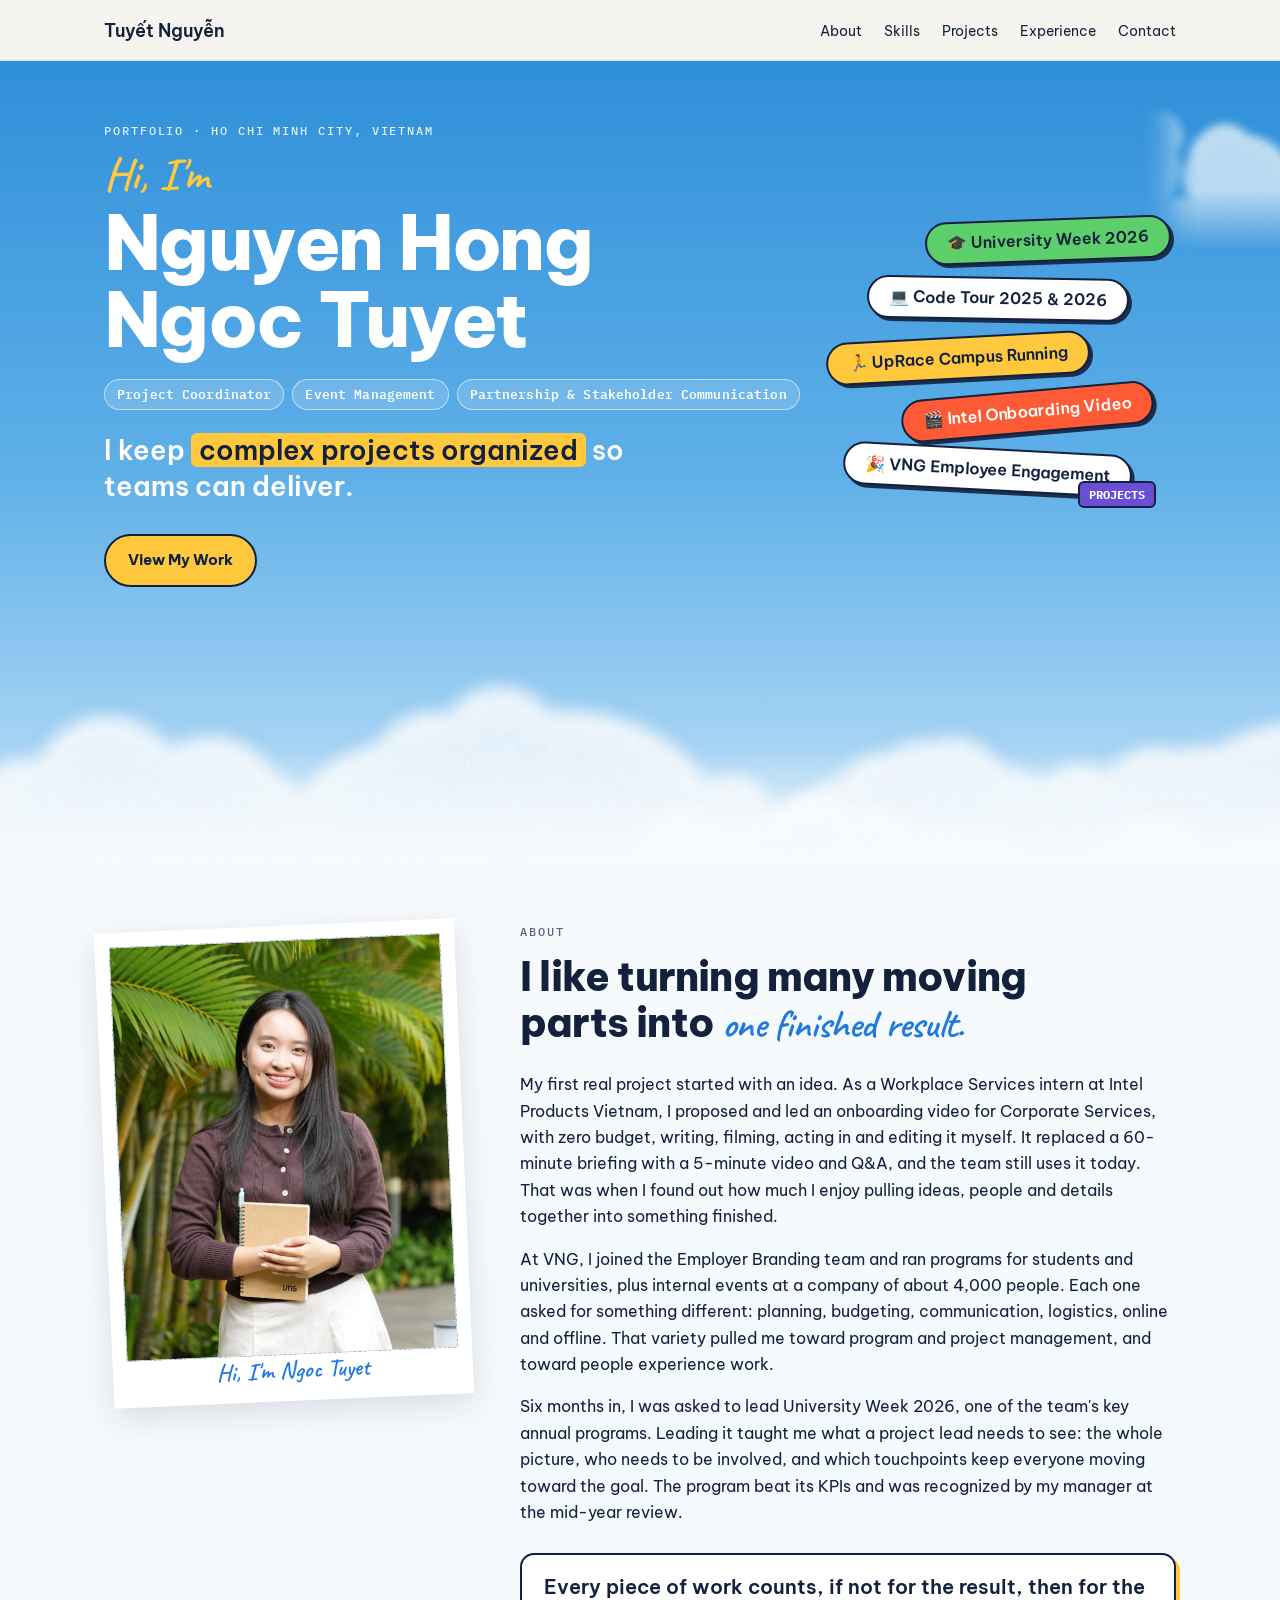
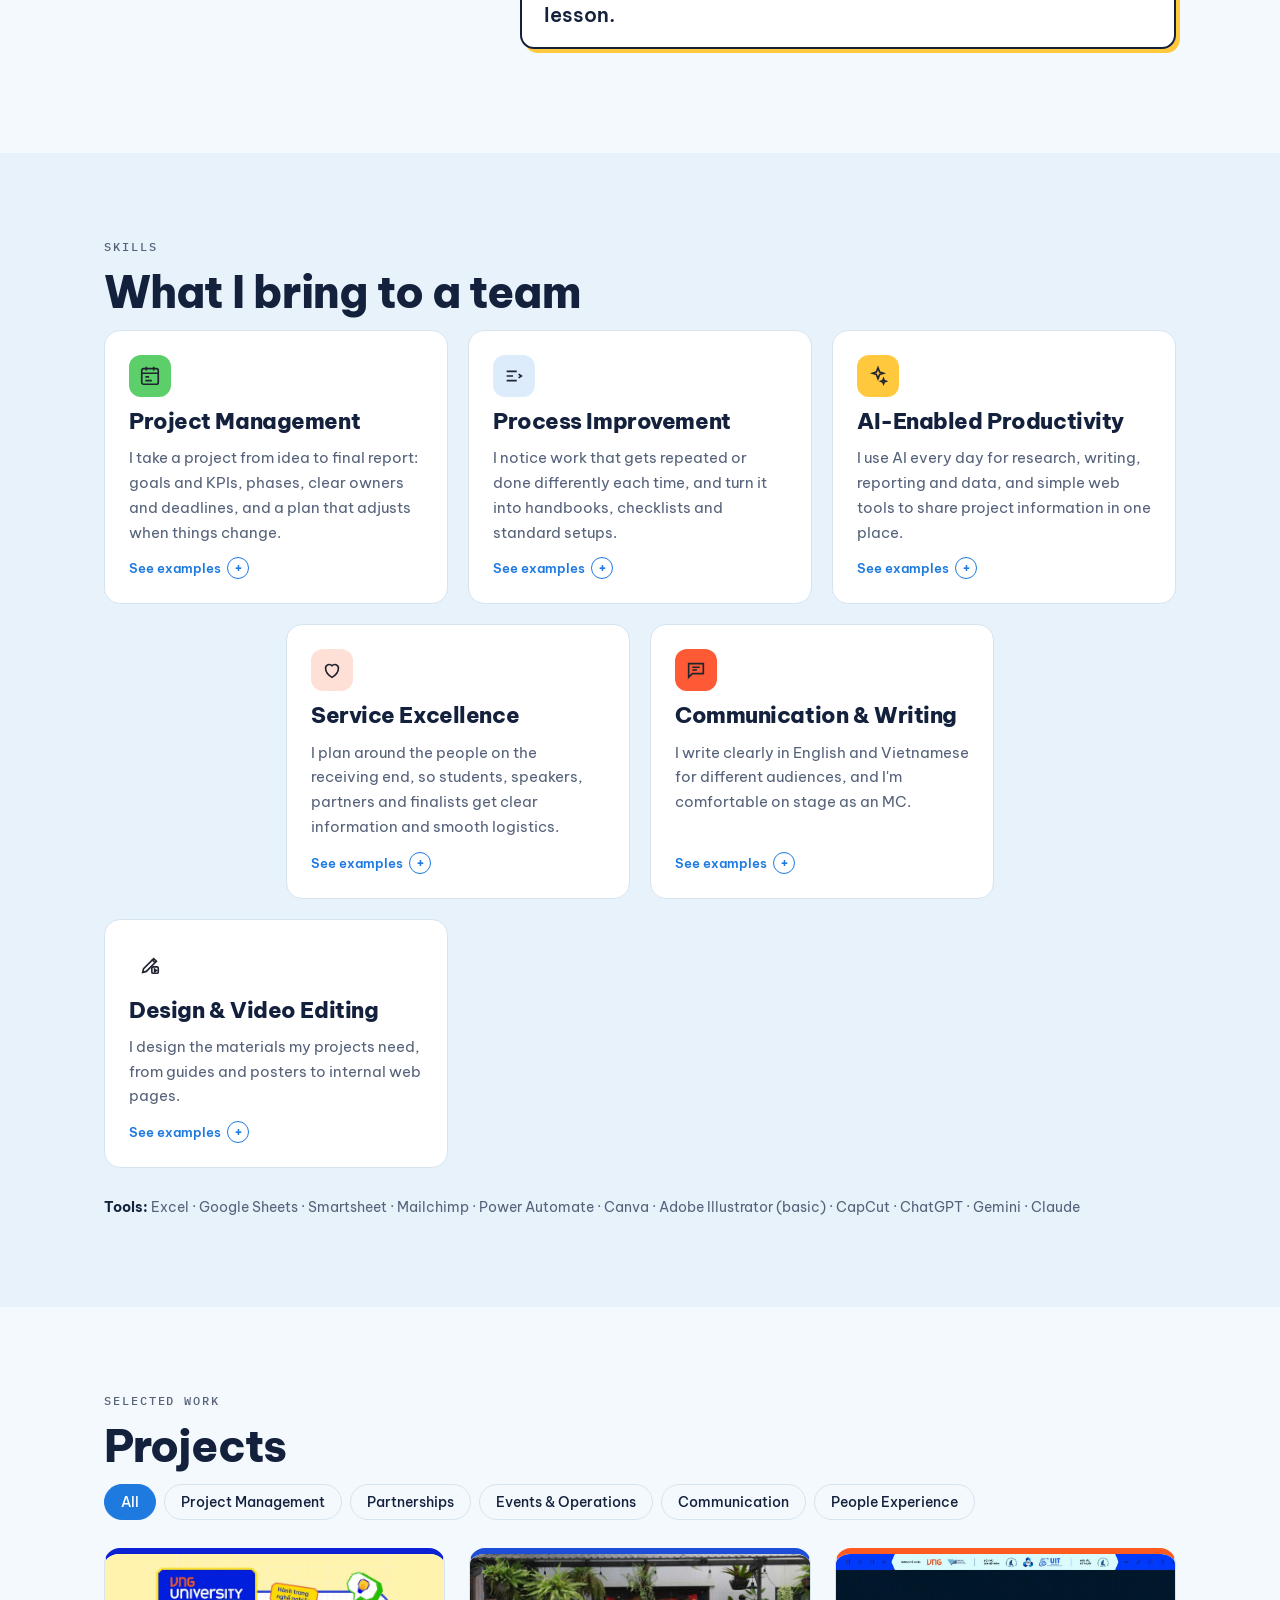
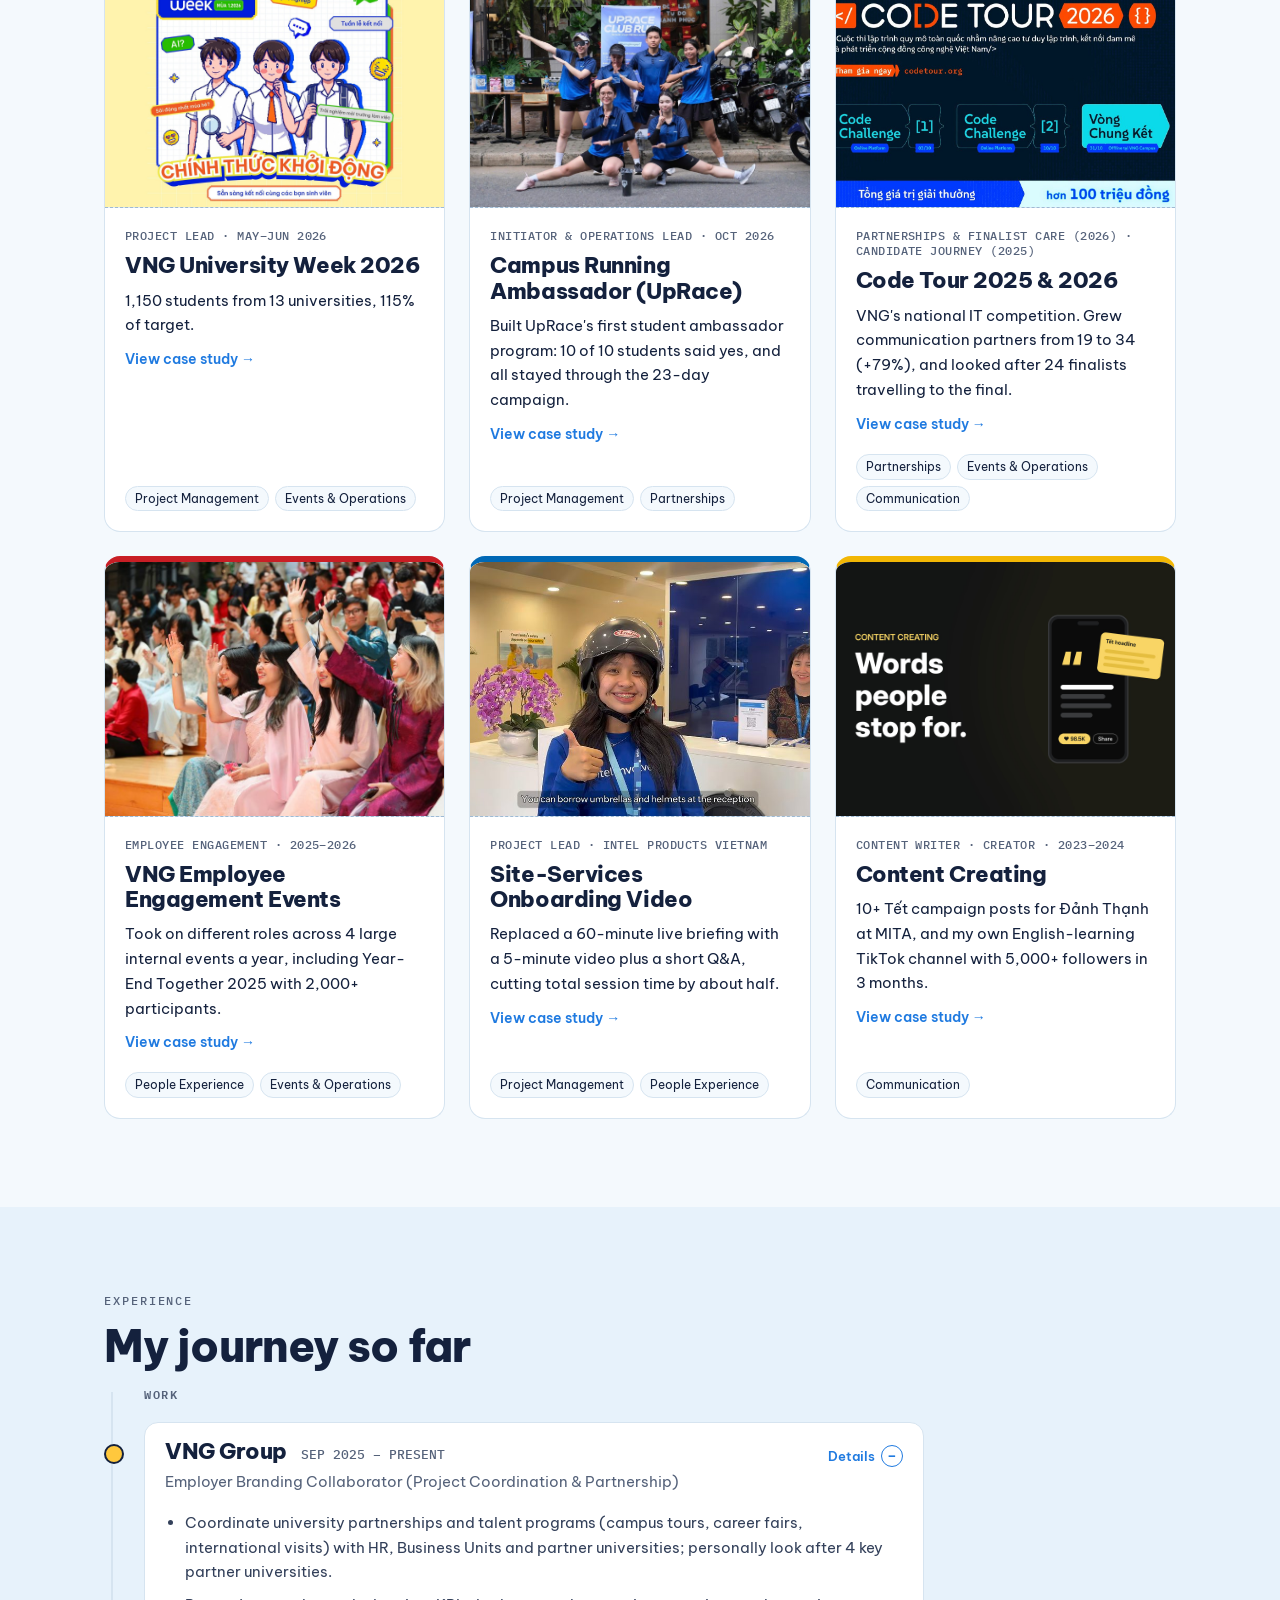
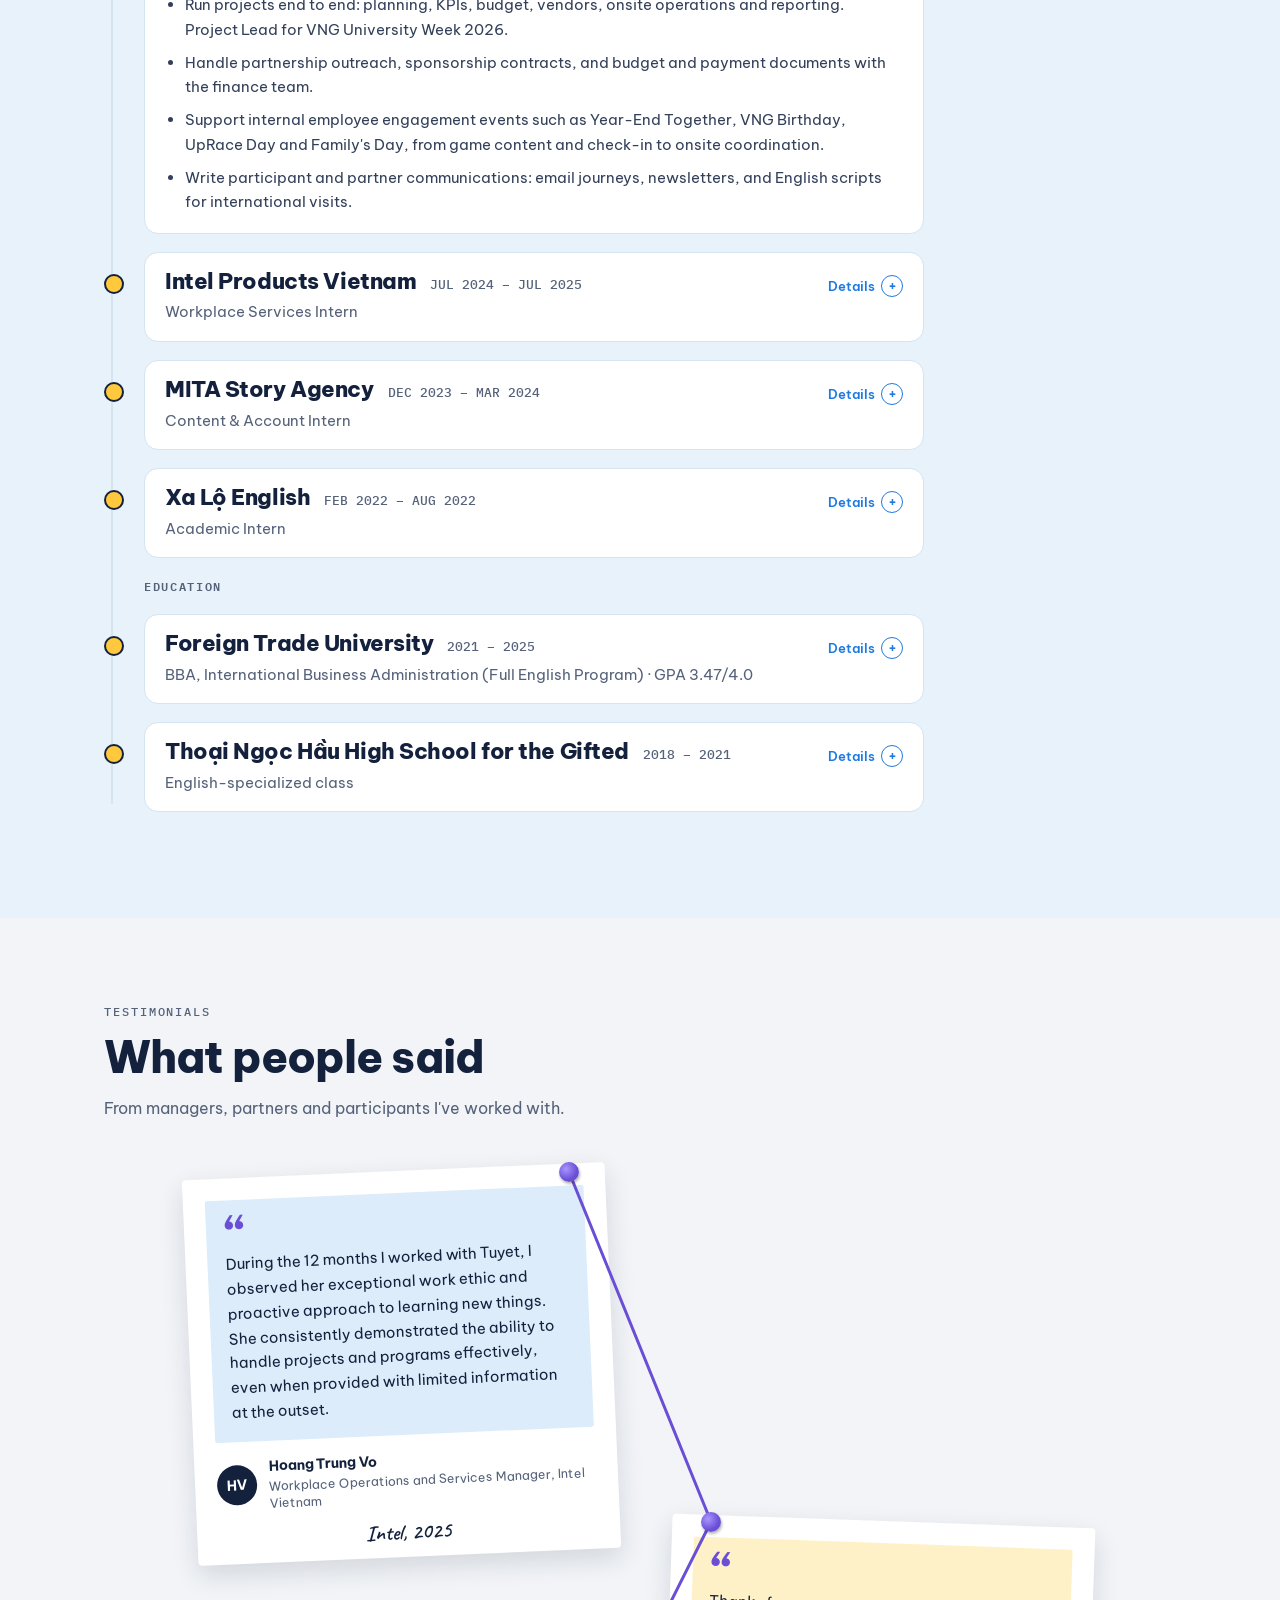
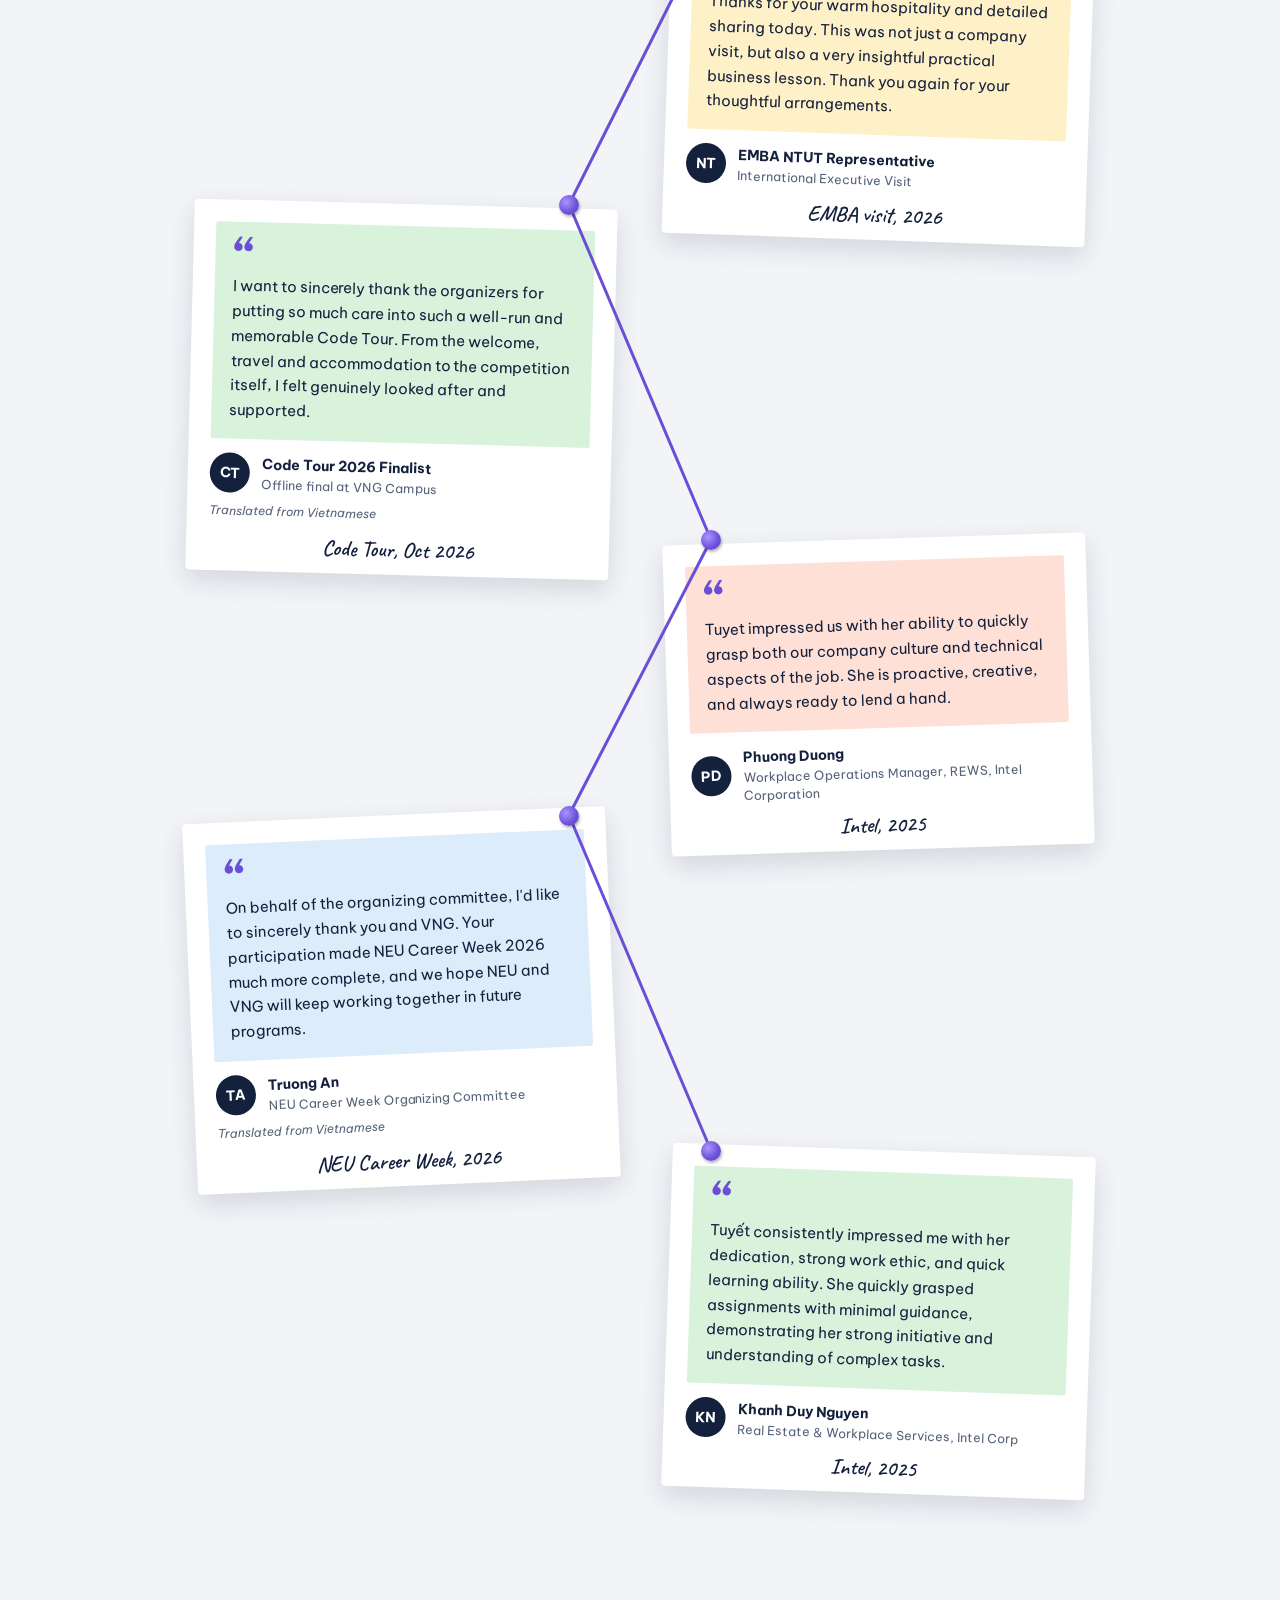
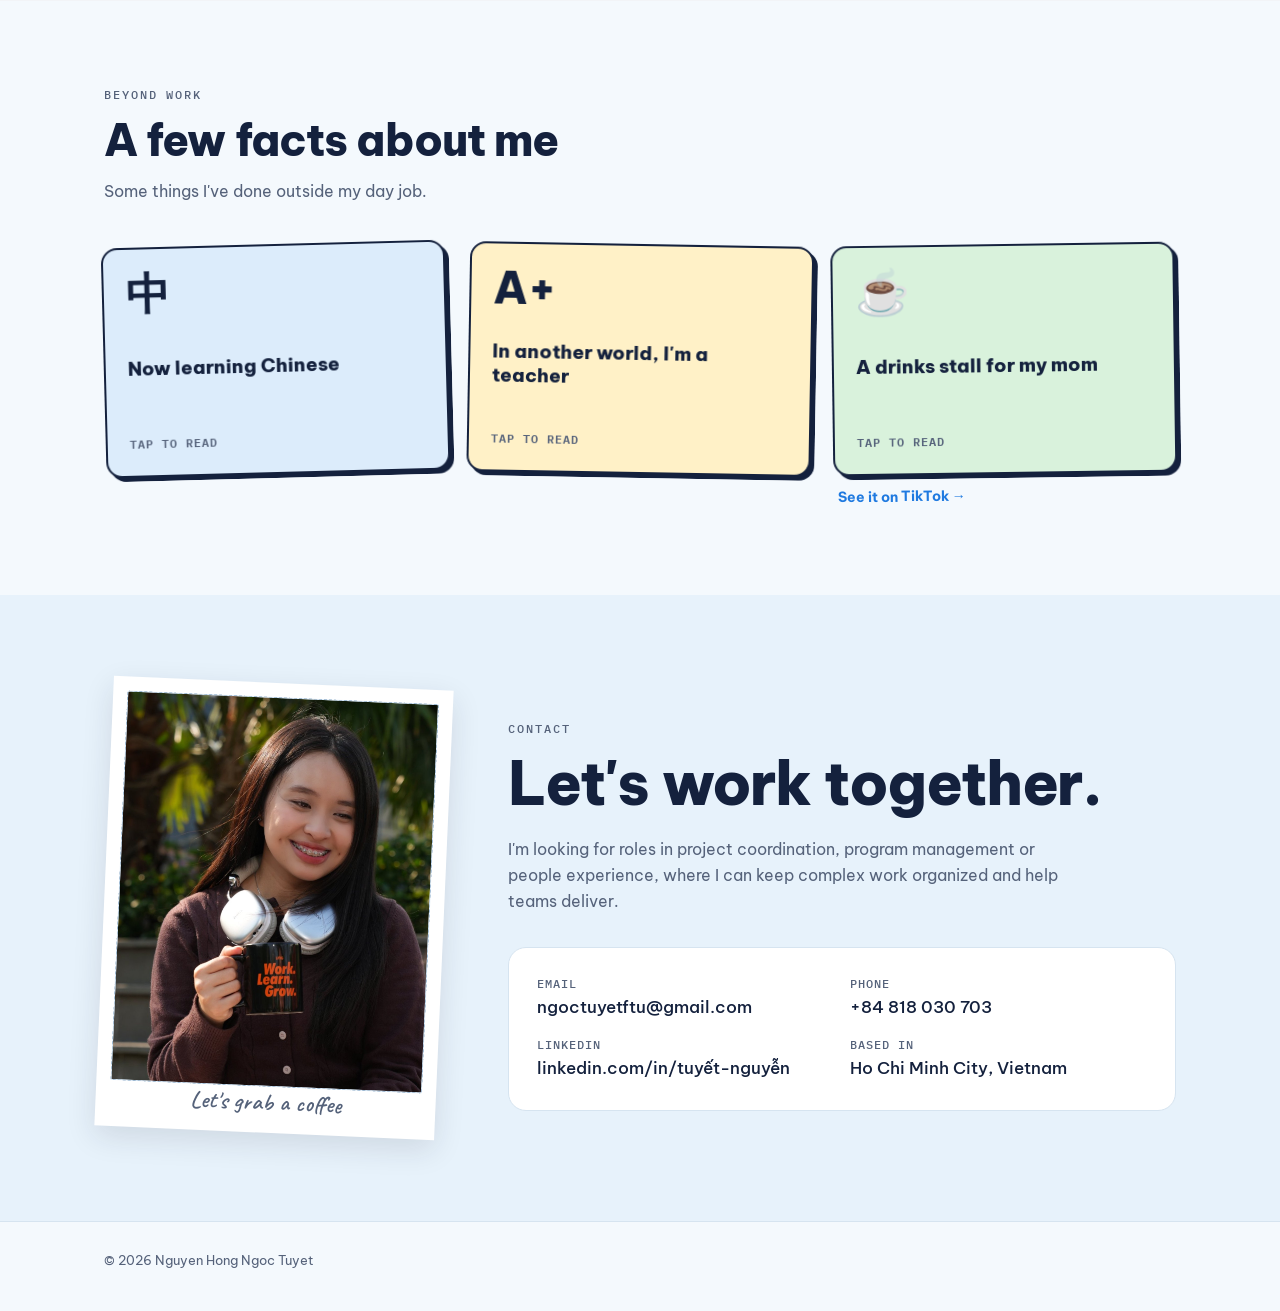
==== commit 607b747a: "Add files via upload" ====
--- a/index.html
+++ b/index.html
@@ -60,7 +60,7 @@
 <section id="about" class="after-sky">
   <div class="wrap about-grid">
     <div class="polaroid">
-      <div class="ph"><img src="images/profile.jpg" alt="Portrait of Tuyet" onerror="this.remove()"><span>images/profile.jpg<br>portrait, vertical</span></div>
+      <div class="ph"><img src="images/profile.jpg" alt="Portrait of Tuyet" onerror="this.remove()"></div>
       <p class="cap hand">Hi, I'm Ngoc Tuyet</p>
     </div>
     <div class="about-copy">
@@ -89,7 +89,7 @@
         <ul>
           <li>Led University Week 2026 on a 6-phase roadmap</li>
           <li>Ran Code Tour 2026 partnership outreach and the UpRace Campus Running Ambassador pilot</li>
-          <li>Consolidate budgets and payment documents with finance across VNG projects, including sponsorship contracts with partner universities</li>
+          <li>Consolidated budgets and payment documents with finance across VNG projects, including sponsorship contracts with partner universities</li>
         </ul>
       </details>
       <details class="skill">
@@ -144,8 +144,24 @@
           <li>English tour and MC scripts for international visits and Quy Nhon University</li>
         </ul>
       </details>
-    </div>
-    <p class="tools"><b>Tools:</b> Excel · Google Sheets · Smartsheet · Mailchimp · Power Automate · Canva · CapCut · ChatGPT · Gemini · Claude</p>
+      <details class="skill">
+        <summary>
+          <div class="ic" aria-hidden="true"><svg width="22" height="22" viewBox="0 0 24 24" fill="none" stroke="#1f2430" stroke-width="1.8"><path d="M4 20l4-1 11-11-3-3L5 16z"/><path d="M14 6l3 3"/><rect x="14" y="14" width="7" height="7" rx="1.5"/><path d="M17 16.5l2 1.5-2 1.5z" fill="#1f2430"/></svg></div>
+          <h3>Design &amp; Video Editing</h3>
+          <p>I design the materials my projects need, from guides and posters to internal web pages.</p>
+          <span class="toggle">See examples</span>
+        </summary>
+        <ul>
+          <li>Led the update and redesign of the 24-page Intel Site Guide 2025 for guests and expats</li>
+          <li>Redesigned the Workplace Services SharePoint site at Intel</li>
+          <li>Made event posters, guidelines and banners</li>
+          <li>Produced and edited short TikTok videos for Life@VNG, VNG's company channel (<a href="https://www.tiktok.com/@lifeatvng/video/7655688537378950420">see one</a>), and the <a href="intel-video.html">Intel onboarding video</a></li>
+          <li class="tool-tags"><span>Canva</span><span>Adobe Illustrator (basic)</span><span>CapCut</span></li>
+        </ul>
+        <div class="design-gallery"><figure><img src="images/design-siteguide-1.jpg" alt="Intel Site Guide 2025: cover" loading="lazy"><figcaption>Intel Site Guide 2025: cover</figcaption></figure><figure><img src="images/design-siteguide-3.jpg" alt="Intel Site Guide 2025: facilities page" loading="lazy"><figcaption>Intel Site Guide 2025: facilities page</figcaption></figure><figure><img src="images/design-sharepoint-2.jpg" alt="Workplace Services SharePoint redesign" loading="lazy"><figcaption>Workplace Services SharePoint redesign</figcaption></figure><figure><img src="images/design-sharepoint-3.jpg" alt="Workplace Services SharePoint: service tiles" loading="lazy"><figcaption>Workplace Services SharePoint: service tiles</figcaption></figure><figure><img src="images/design-sports.jpg" alt="Sports Hall reservation guidelines" loading="lazy"><figcaption>Sports Hall reservation guidelines</figcaption></figure><figure><img src="images/design-flea.jpg" alt="Flea Market 2024 poster" loading="lazy"><figcaption>Flea Market 2024 poster</figcaption></figure><figure><img src="images/design-safety.jpg" alt="Workplace safety banner" loading="lazy"><figcaption>Workplace safety banner</figcaption></figure><figure><img src="images/design-tet.jpg" alt="Lunar New Year 2025 greeting" loading="lazy"><figcaption>Lunar New Year 2025 greeting</figcaption></figure><figure><img src="images/design-summer.jpg" alt="Summer Champions social frame" loading="lazy"><figcaption>Summer Champions social frame</figcaption></figure></div>
+      </details>
+    </div>
+    <p class="tools"><b>Tools:</b> Excel · Google Sheets · Smartsheet · Mailchimp · Power Automate · Canva · Adobe Illustrator (basic) · CapCut · ChatGPT · Gemini · Claude</p>
   </div>
 </section>
 
@@ -163,7 +179,7 @@
     </div>
     <div class="grid" id="grid">
       <article class="card" data-theme="uniweek" data-c="pm ops">
-        <div class="ph"><img src="images/uniweek-thumb.jpg" alt="VNG University Week 2026" onerror="this.remove()"><span>images/uniweek-thumb.jpg</span></div>
+        <div class="ph"><img src="images/uniweek-thumb.jpg" alt="VNG University Week 2026" onerror="this.remove()"></div>
         <div class="card-body">
           <p class="role">PROJECT LEAD · MAY–JUN 2026</p>
           <h3>VNG University Week 2026</h3>
@@ -173,7 +189,7 @@
         </div>
       </article>
       <article class="card" data-theme="uprace" data-c="pm partner">
-        <div class="ph"><img src="images/uprace-thumb.jpg" alt="UpRace Campus Running Ambassador" onerror="this.remove()"><span>images/uprace-thumb.jpg</span></div>
+        <div class="ph"><img src="images/uprace-thumb.jpg" alt="UpRace Campus Running Ambassador" onerror="this.remove()"></div>
         <div class="card-body">
           <p class="role">INITIATOR &amp; OPERATIONS LEAD · OCT 2026</p>
           <h3>Campus Running Ambassador (UpRace)</h3>
@@ -183,7 +199,7 @@
         </div>
       </article>
       <article class="card" data-theme="codetour" data-c="partner ops comms">
-        <div class="ph"><img src="images/codetour-thumb.jpg" alt="Code Tour" onerror="this.remove()"><span>images/codetour-thumb.jpg</span></div>
+        <div class="ph"><img src="images/codetour-thumb.jpg" alt="Code Tour" onerror="this.remove()"></div>
         <div class="card-body">
           <p class="role">PARTNERSHIPS &amp; FINALIST CARE (2026) · CANDIDATE JOURNEY (2025)</p>
           <h3>Code Tour 2025 &amp; 2026</h3>
@@ -193,7 +209,7 @@
         </div>
       </article>
       <article class="card" data-theme="engagement" data-c="px ops">
-        <div class="ph"><img src="images/engagement-thumb.jpg" alt="VNG employee engagement events" onerror="this.remove()"><span>images/engagement-thumb.jpg</span></div>
+        <div class="ph"><img src="images/engagement-thumb.jpg" alt="VNG employee engagement events" onerror="this.remove()"></div>
         <div class="card-body">
           <p class="role">EMPLOYEE ENGAGEMENT · 2025–2026</p>
           <h3>VNG Employee Engagement Events</h3>
@@ -203,17 +219,17 @@
         </div>
       </article>
       <article class="card" data-theme="intel" data-c="pm comms px">
-        <div class="ph"><img src="images/intel-thumb.jpg" alt="Intel onboarding video" onerror="this.remove()"><span>images/intel-thumb.jpg</span></div>
+        <div class="ph"><img src="images/intel-thumb.jpg" alt="Intel onboarding video" onerror="this.remove()"></div>
         <div class="card-body">
           <p class="role">PROJECT LEAD · INTEL PRODUCTS VIETNAM</p>
           <h3>Site-Services Onboarding Video</h3>
-          <p class="result">Turned a 60-minute live briefing into a 5-minute video plus Q&amp;A, cutting onboarding time by about half.</p>
+          <p class="result">Replaced a 60-minute live briefing with a 5-minute video plus a short Q&amp;A, cutting total session time by about half.</p>
           <a class="more" href="intel-video.html">View case study →</a>
           <div class="cats"><span>Project Management</span><span>People Experience</span></div>
         </div>
       </article>
       <article class="card" data-theme="content" data-c="comms">
-        <div class="ph"><img src="images/content-thumb.jpg" alt="Content creating: Tết campaign posts and TikTok posts" onerror="this.remove()"><span>images/content-thumb.jpg</span></div>
+        <div class="ph"><img src="images/content-thumb.jpg" alt="Content creating: Tết campaign posts and TikTok posts" onerror="this.remove()"></div>
         <div class="card-body">
           <p class="role">CONTENT WRITER · CREATOR · 2023–2024</p>
           <h3>Content Creating</h3>
@@ -374,7 +390,7 @@
 <section class="contact" id="contact" style="background:#e7f2fb">
   <div class="wrap contact-grid">
     <div class="polaroid contact-photo">
-      <div class="ph"><img src="images/contact.jpg" alt="Tuyet smiling with a Work. Learn. Grow. mug" onerror="this.remove()"><span>images/contact.jpg</span></div>
+      <div class="ph"><img src="images/contact.jpg" alt="Tuyet smiling with a Work. Learn. Grow. mug" onerror="this.remove()"></div>
       <p class="cap hand">Let's grab a coffee</p>
     </div>
     <div>
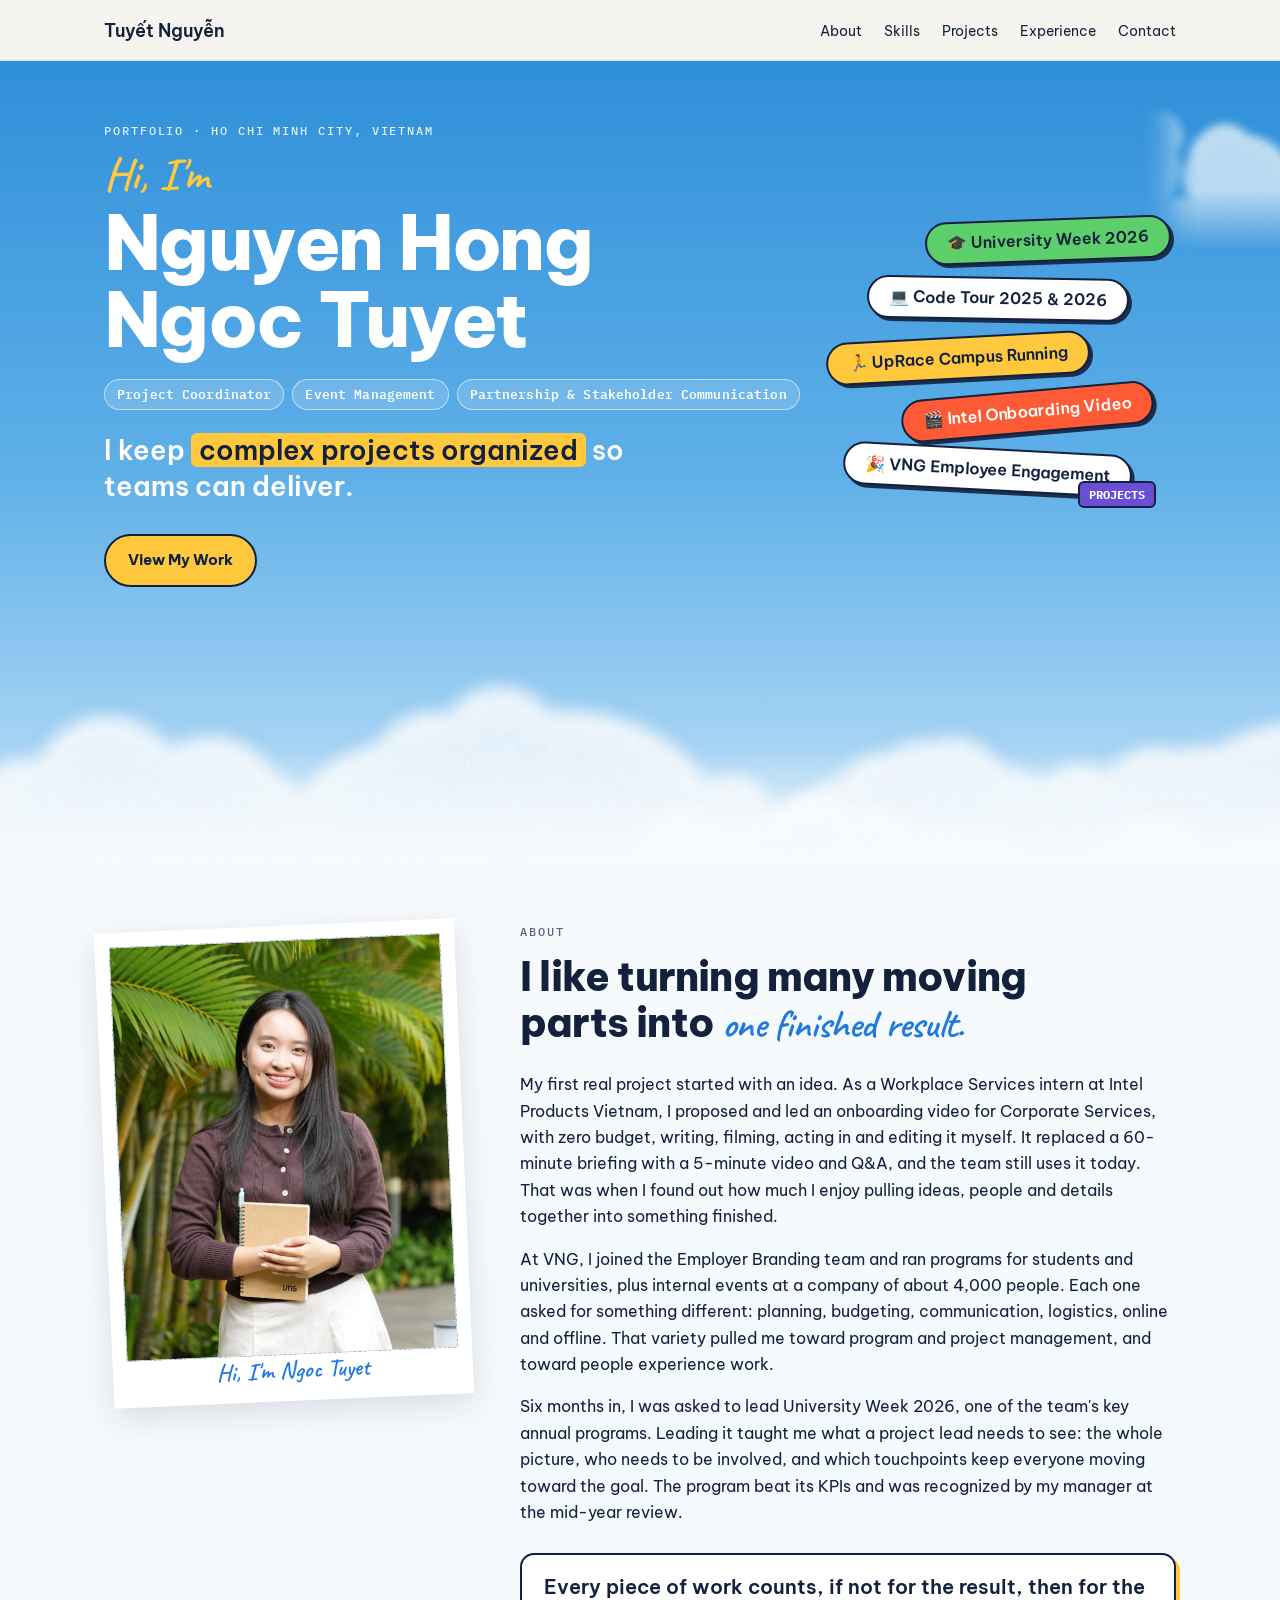
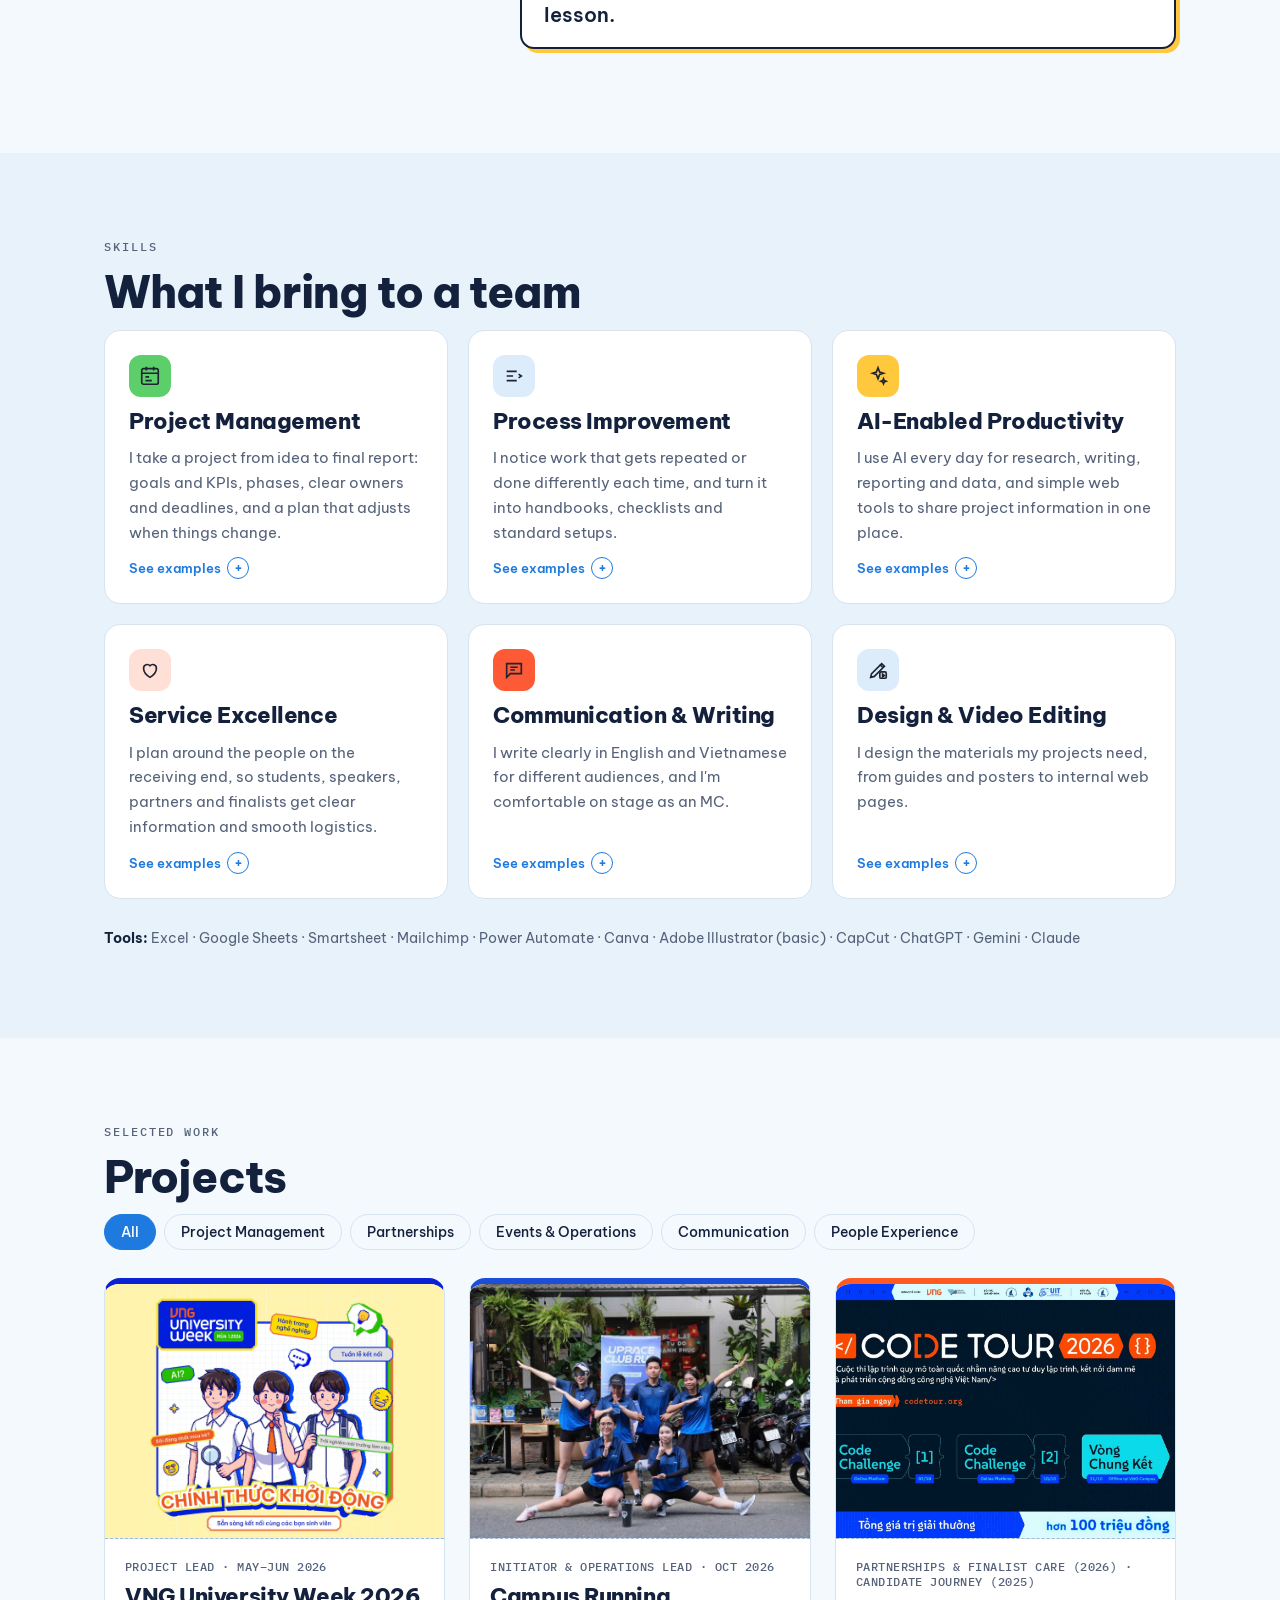
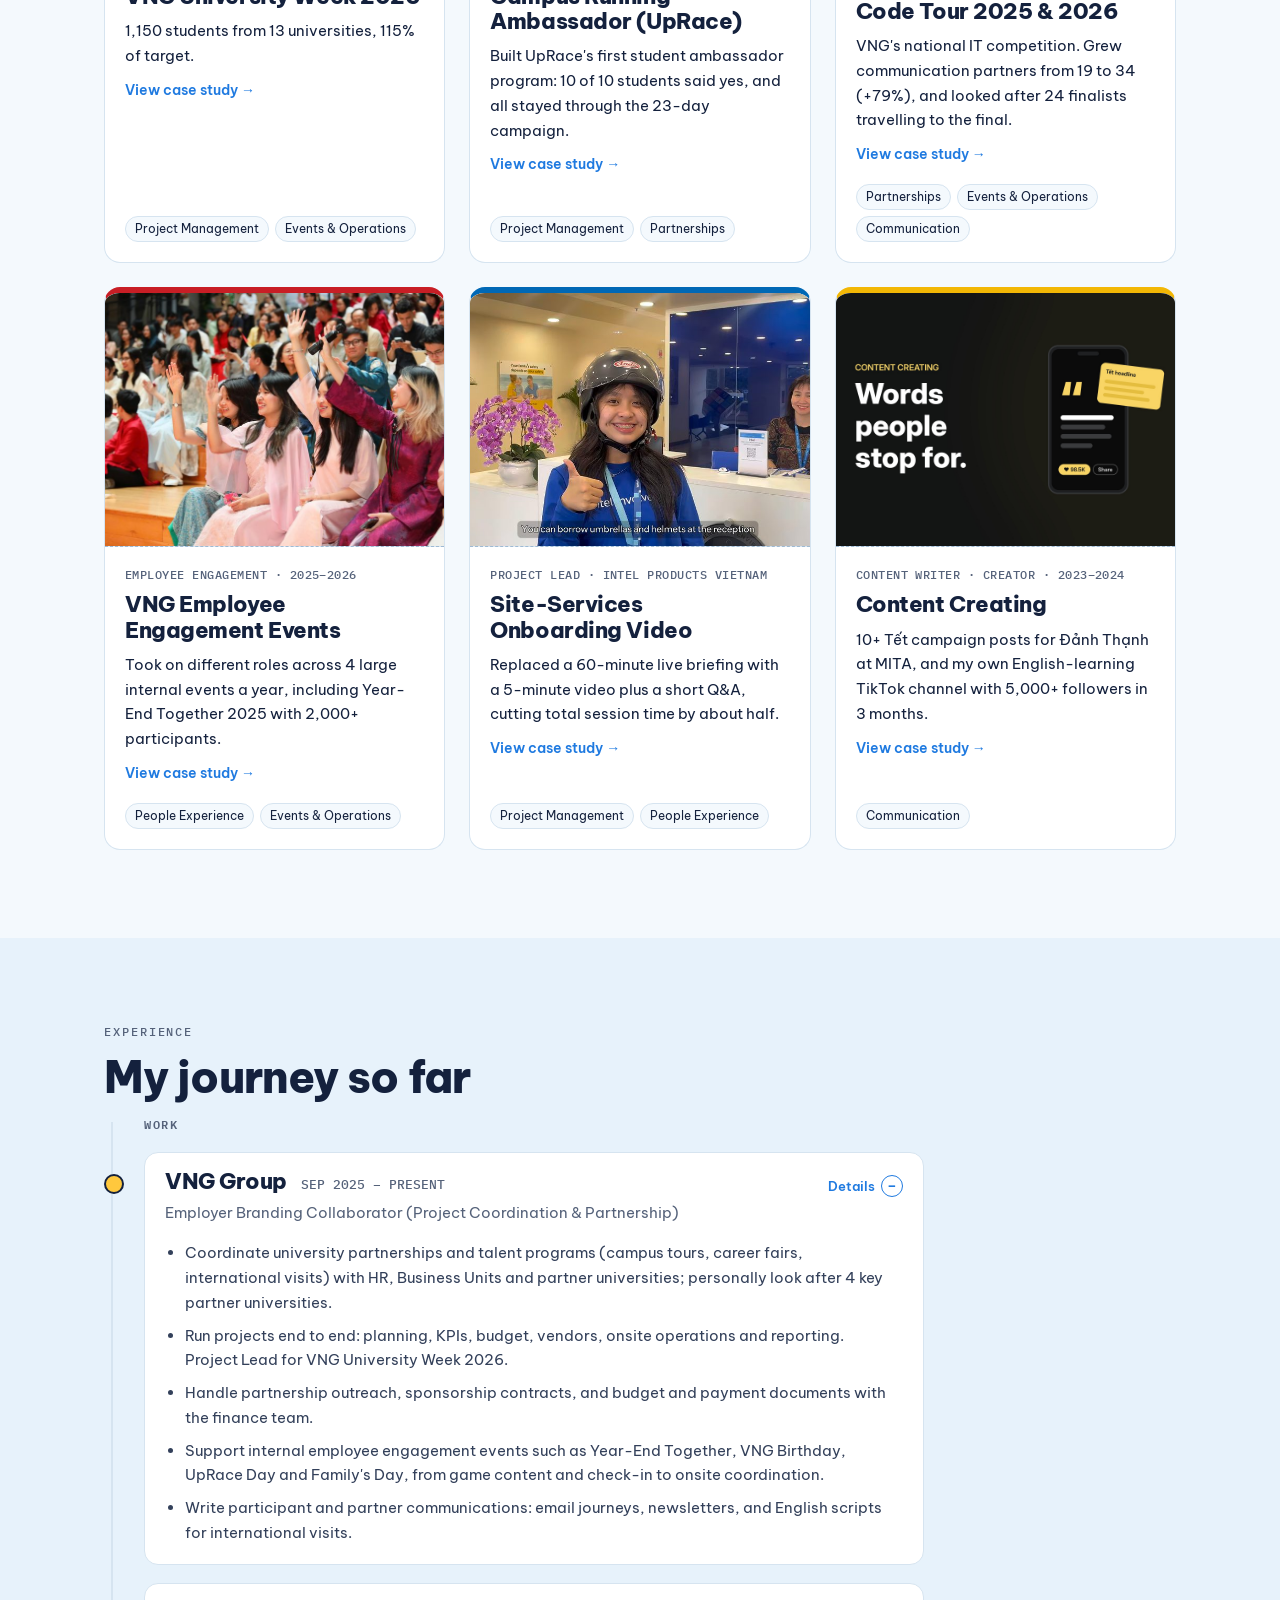
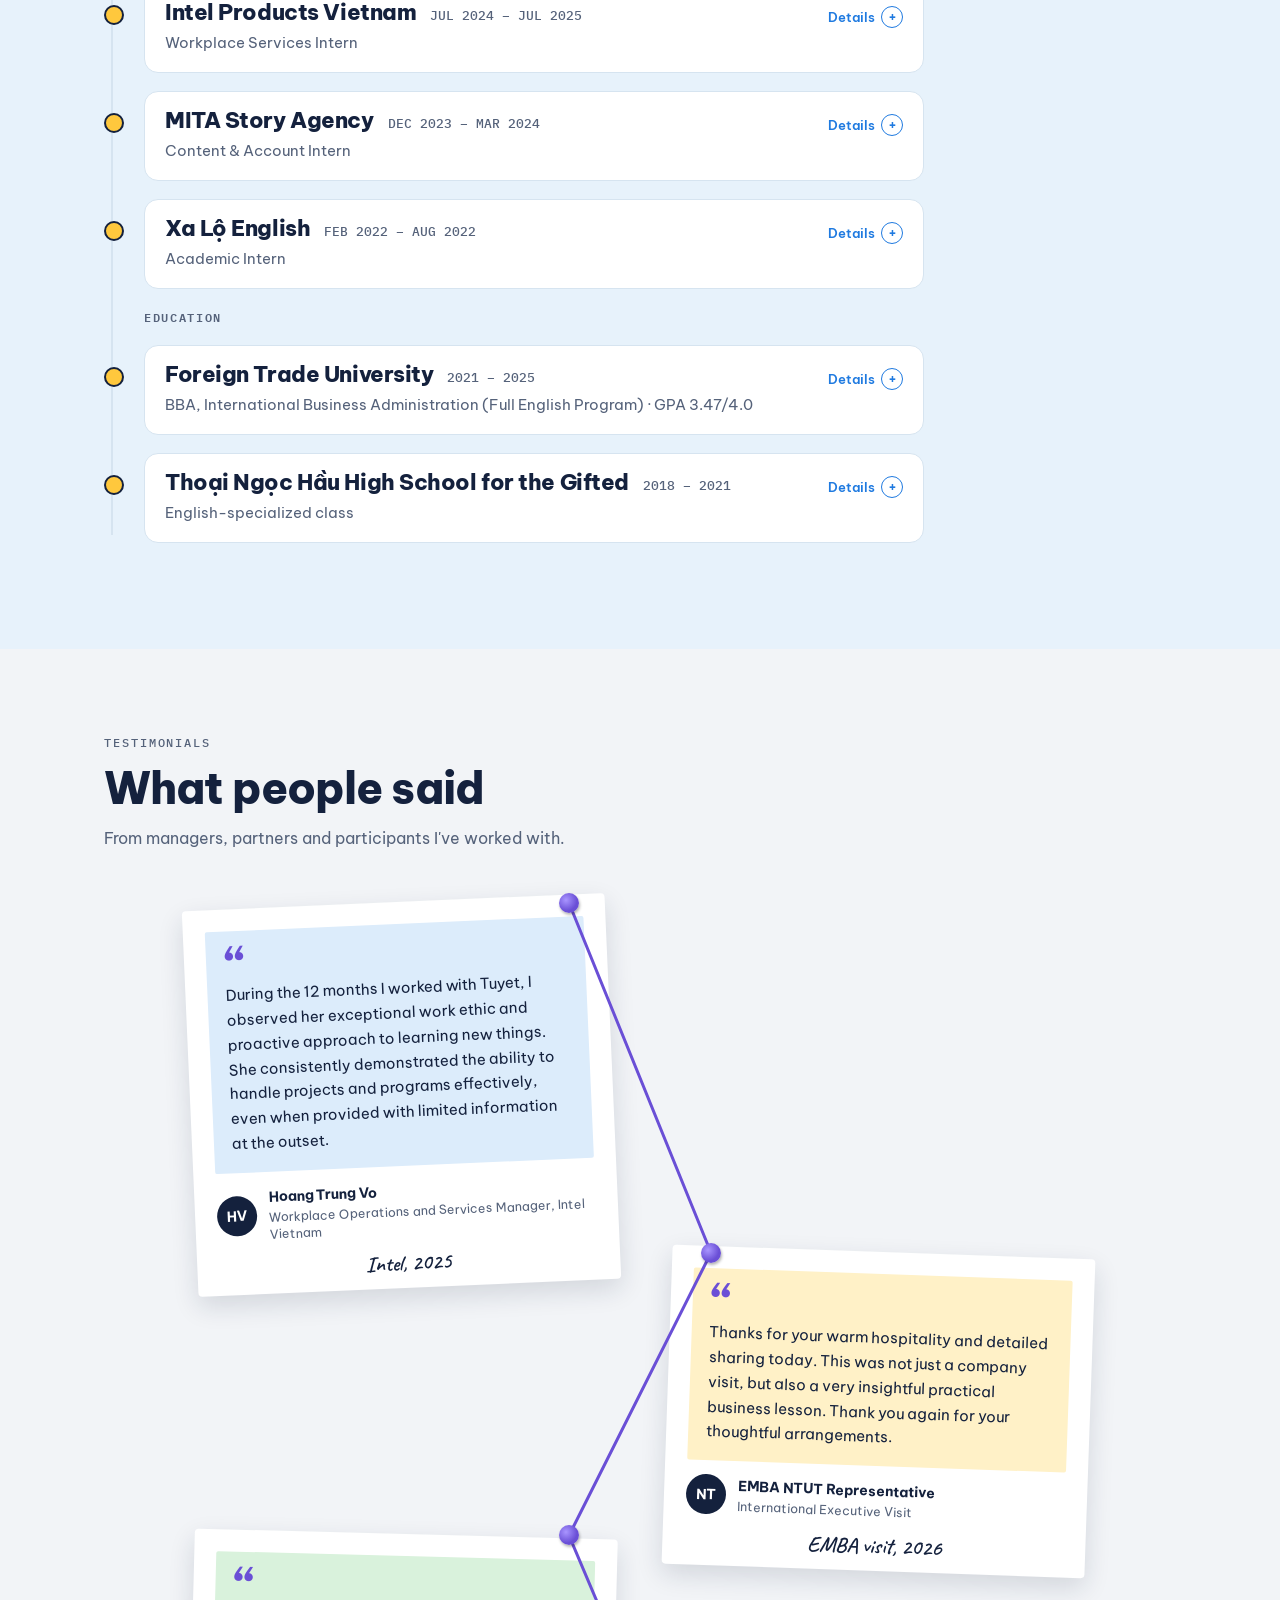
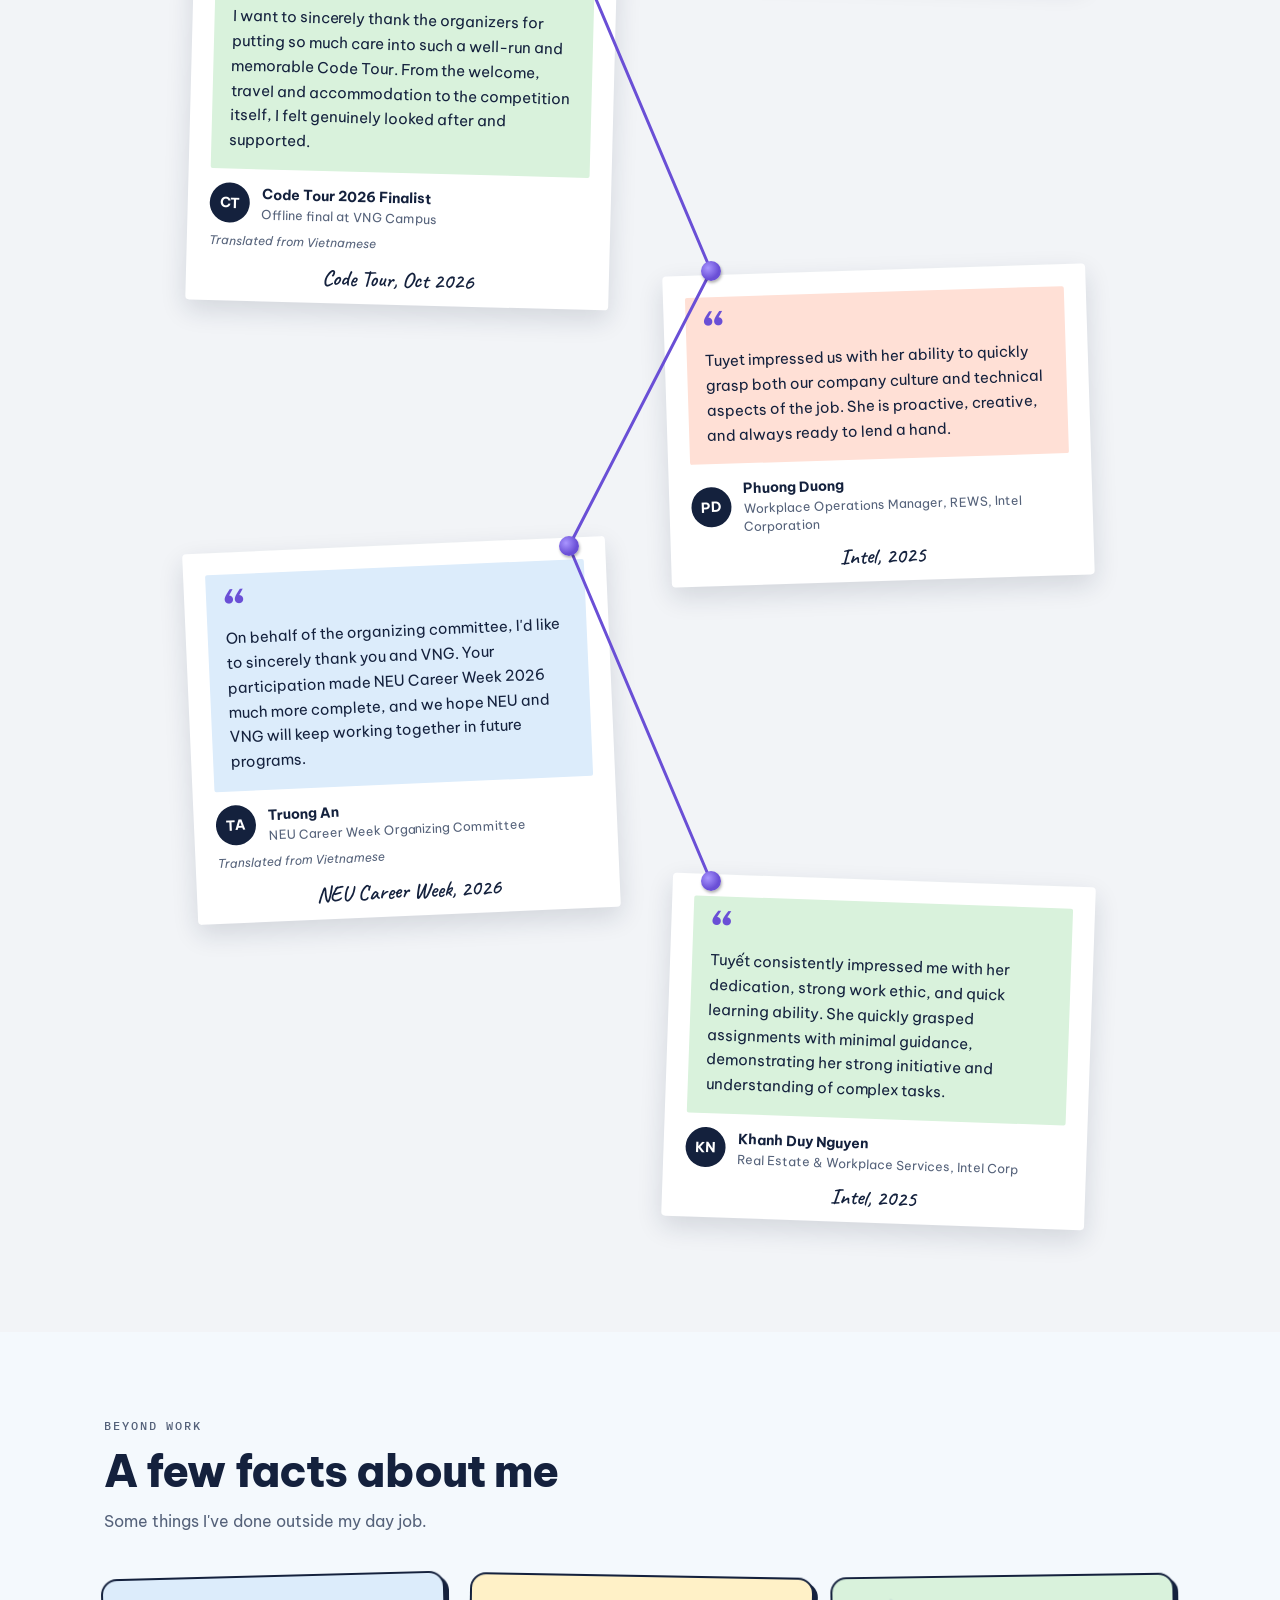
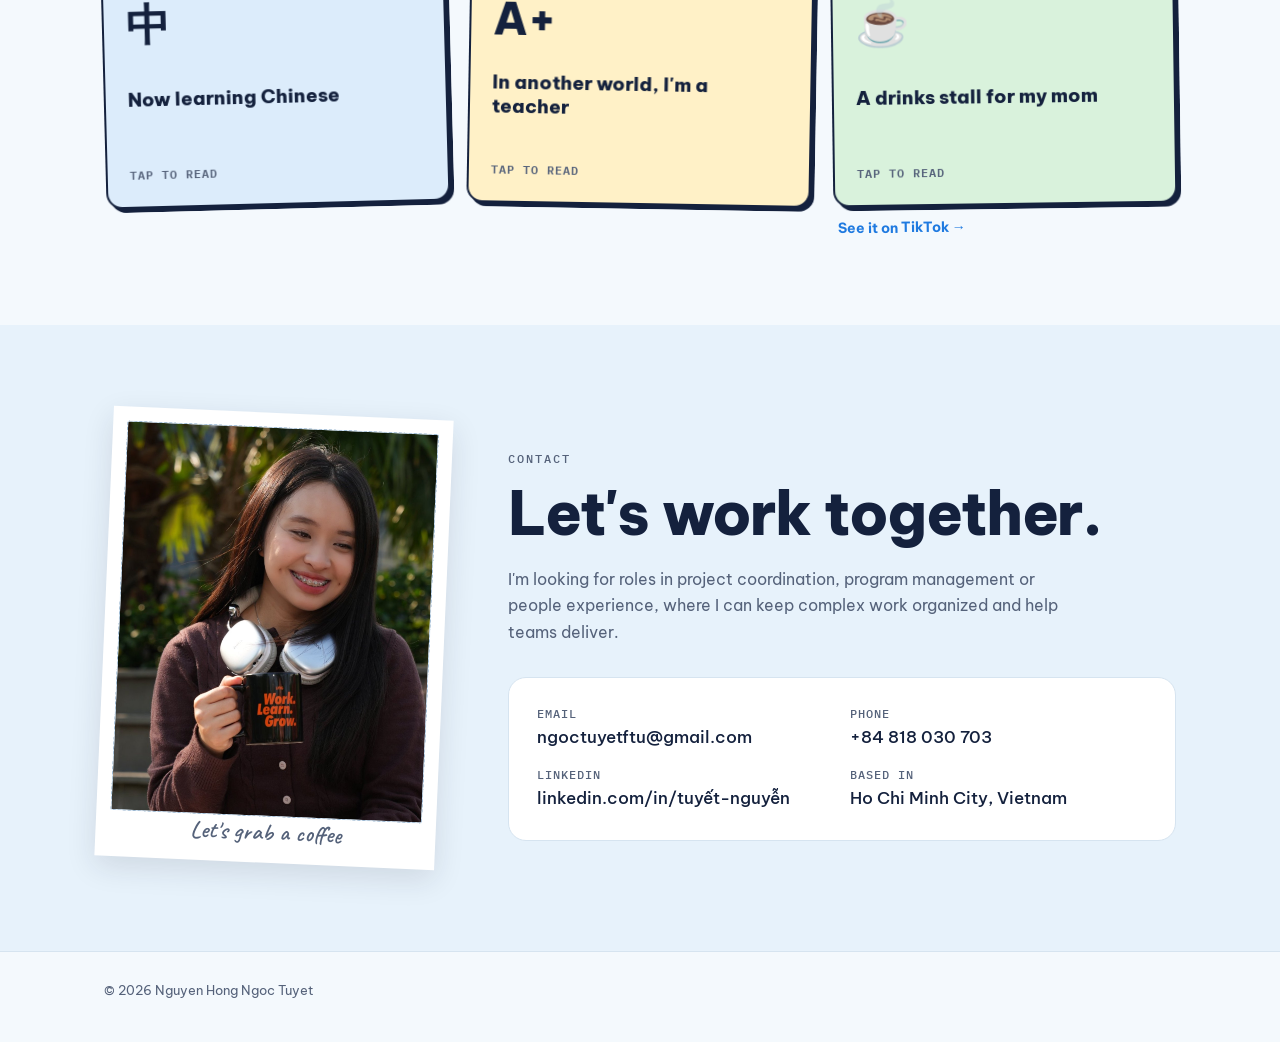
==== commit b6f88526: "Add files via upload" ====
--- a/index.html
+++ b/index.html
@@ -8,7 +8,7 @@
 <link rel="preconnect" href="https://fonts.googleapis.com">
 <link rel="preconnect" href="https://fonts.gstatic.com" crossorigin>
 <link href="https://fonts.googleapis.com/css2?family=Be+Vietnam+Pro:wght@400;500;600&family=Caveat:wght@600&family=Fraunces:opsz,wght@9..144,400;9..144,500;9..144,600&family=IBM+Plex+Mono:wght@500&display=swap" rel="stylesheet">
-<link rel="stylesheet" href="style.css">
+<link rel="stylesheet" href="style.css?v=3">
 </head>
 <body class="home">
 
@@ -437,6 +437,6 @@
   window.addEventListener('load', drawString);
   if (document.fonts) document.fonts.ready.then(drawString);
 </script>
-<script src="site.js" defer></script>
+<script src="site.js?v=3" defer></script>
 </body>
 </html>
--- a/style.css
+++ b/style.css
@@ -124,7 +124,7 @@
 /* Skills */
 .skills-grid { display: grid; grid-template-columns: repeat(6, 1fr); gap: 20px; }
 .skill { grid-column: span 2; background: var(--card); border: 1px solid var(--line); border-radius: 16px; padding: 24px; display: flex; flex-direction: column; gap: 12px; transition: transform .15s, box-shadow .15s; }
-.skill:nth-child(4) { grid-column: 2 / span 2; }
+
 .skill:hover { transform: translateY(-3px); box-shadow: 0 10px 24px rgba(31, 36, 48, .08); }
 .skill .ic { width: 42px; height: 42px; border-radius: 12px; display: grid; place-items: center; }
 .skill:nth-child(1) .ic { background: var(--grass); }
@@ -547,3 +547,13 @@
 .hero .stickers { position: relative; z-index: 2; }
 @media (max-width: 900px) { .hero { padding-bottom: 220px; } .sky .puff { display: none; } .bank-back { bottom: -170px; } .bank-front { bottom: -210px; } }
 @media (prefers-reduced-motion: reduce) { .puff { animation: none; } }
+
+.skill:nth-child(6) .ic { background: var(--sky); }
+.tool-tags { list-style: none; margin-left: -18px; display: flex; flex-wrap: wrap; gap: 6px; padding-top: 4px; }
+.tool-tags span { font: 600 12px var(--mono); background: var(--sun); border: 1.5px solid var(--ink); border-radius: 999px; padding: 3px 10px; }
+.design-gallery { display: grid; grid-template-columns: repeat(3, 1fr); gap: 8px; padding: 0 24px 24px; }
+.design-gallery figure { margin: 0; aspect-ratio: 4 / 3; overflow: hidden; border-radius: 8px; border: 1px solid var(--line); background: #fff; }
+.design-gallery img { width: 100%; height: 100%; object-fit: cover; cursor: zoom-in; transition: transform .4s; }
+.design-gallery figure:hover img { transform: scale(1.08); }
+.design-gallery figcaption { position: absolute; width: 1px; height: 1px; overflow: hidden; clip: rect(0 0 0 0); }
+details.skill[open] { grid-row: span 2; }
